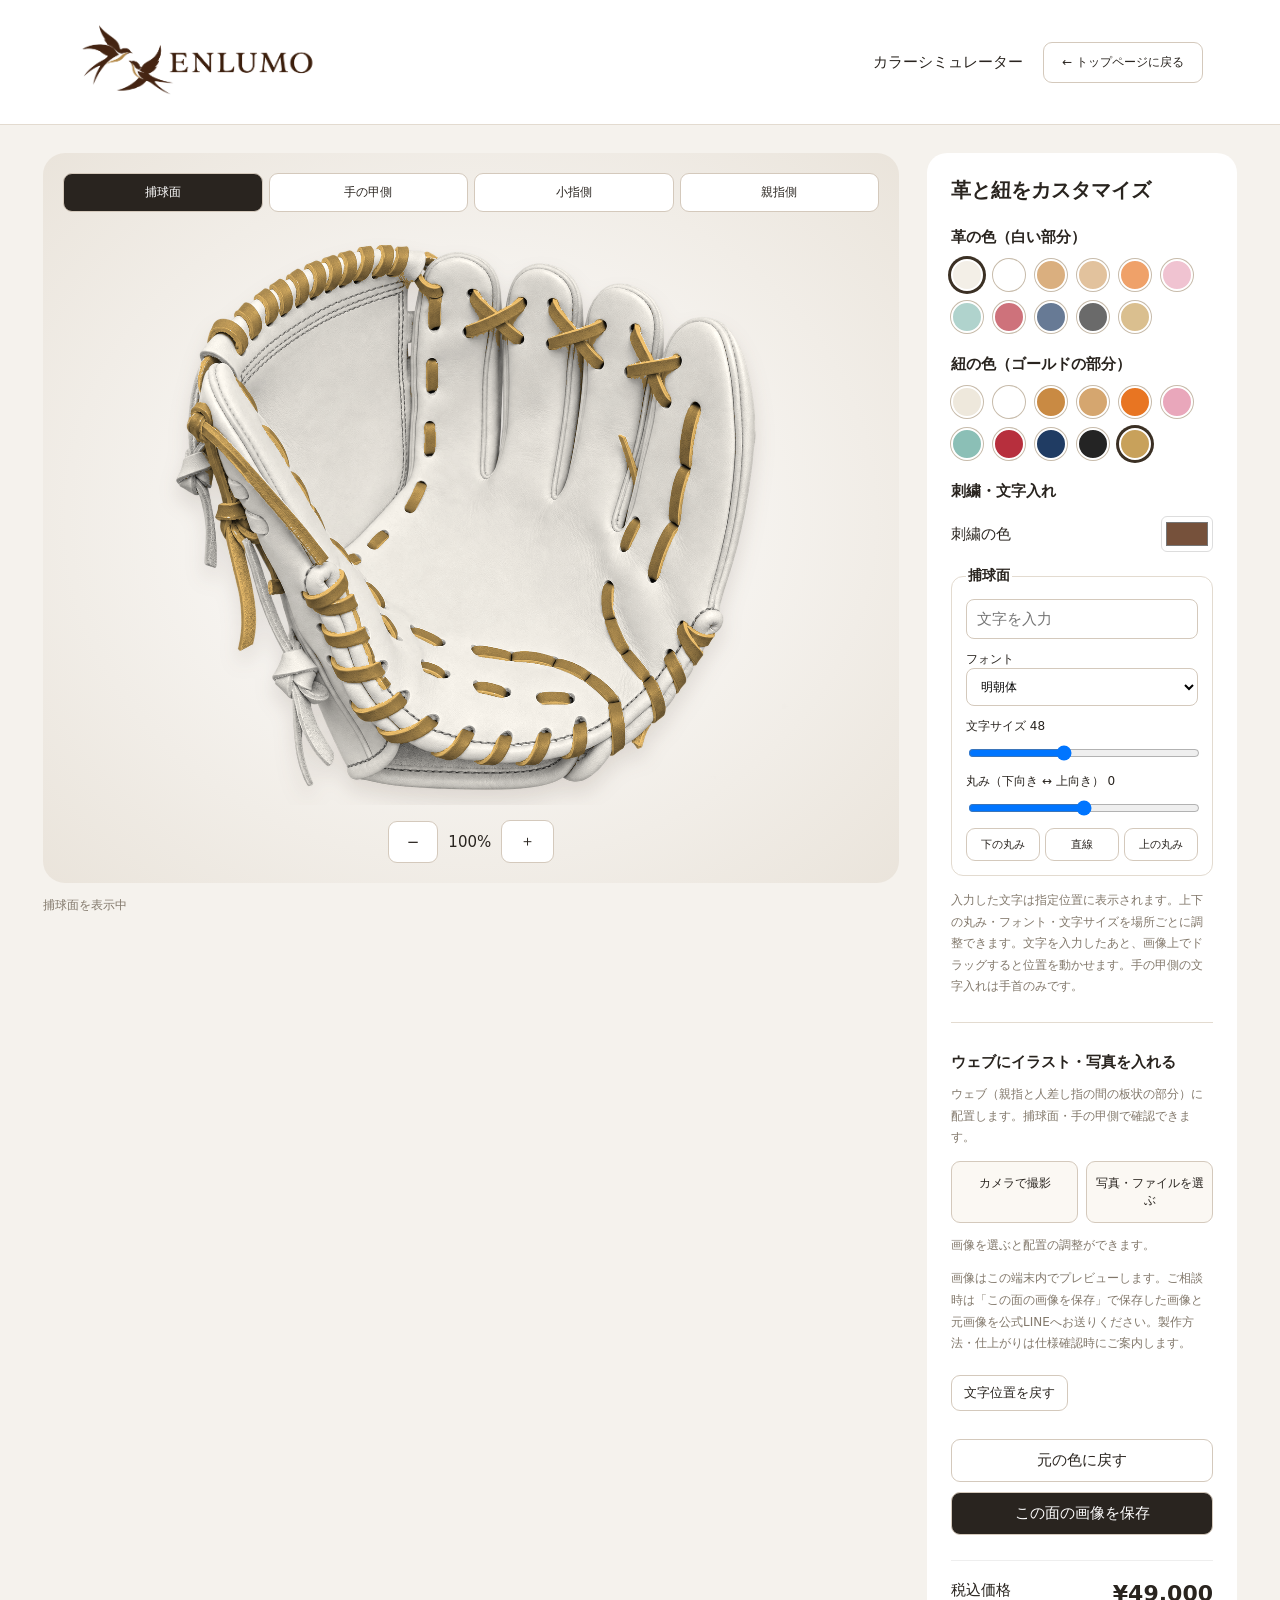
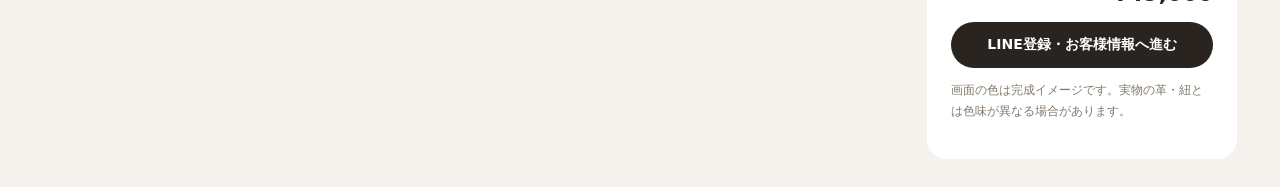
==== custom/index.html @ c47f7c90 "Add web artwork from camera or files, stronger curves and 11 fonts; limit back embroidery to wrist" ====
<!doctype html><html lang="ja"><meta charset="utf-8"><meta name="viewport" content="width=device-width,initial-scale=1"><link rel="icon" href="data:image/svg+xml,%3Csvg%20xmlns%3D%22http%3A//www.w3.org/2000/svg%22%20viewBox%3D%220%200%2032%2032%22%3E%3Crect%20width%3D%2232%22%20height%3D%2232%22%20rx%3D%226%22%20fill%3D%22%2329241f%22/%3E%3Ctext%20x%3D%2216%22%20y%3D%2224%22%20text-anchor%3D%22middle%22%20fill%3D%22%23eee8dc%22%20font-family%3D%22serif%22%20font-size%3D%2226%22%3EE%3C/text%3E%3C/svg%3E"><link rel="stylesheet" href="../brand.css"><title>ENLUMO カラーシミュレーター</title><style>*{box-sizing:border-box}body{margin:0;background:#f5f2ed;color:#29241f;font:15px system-ui,sans-serif}header{padding:22px 6%;background:#fff;border-bottom:1px solid #e3dbd0;display:flex;justify-content:space-between;align-items:center}header b{font:28px Georgia;letter-spacing:5px}main{max-width:1250px;margin:auto;padding:28px;display:grid;grid-template-columns:1fr 310px;gap:28px}.stage{background:radial-gradient(#fff,#eae4db);border-radius:22px;padding:20px;text-align:center}canvas{display:block;width:auto;height:auto;max-width:100%;max-height:100%;object-fit:contain;filter:drop-shadow(0 12px 10px #4a342522);transform-origin:center center}.image-frame{height:clamp(320px,65vh,660px);width:100%;min-width:0;position:relative;display:flex;align-items:center;justify-content:center;overflow:hidden}.stage{min-width:0}.stage.sideView{background:#fff}section{min-width:0}.headerActions{display:flex;gap:20px;align-items:center}.headerActions button{font-size:12px}button{cursor:pointer;border:1px solid #d4c9bc;background:#fff;color:#29241f;border-radius:9px;padding:11px 18px;font:inherit}.active{background:#29241f;color:#fff}.tabs{display:flex;justify-content:center;gap:10px;margin-bottom:8px}aside{background:white;border-radius:20px;padding:24px}h2{font-size:20px;margin:0 0 24px}h3{font-size:15px;margin:22px 0 12px}.palette{display:flex;flex-wrap:wrap;gap:10px}.swatch{width:32px;height:32px;padding:0;border-radius:50%;border:2px solid white;box-shadow:0 0 0 1px #c7bbaa}.swatch.selected{box-shadow:0 0 0 3px #3b3024}.custom{display:flex;justify-content:space-between;align-items:center;margin:15px 0}.embroideryLabel{display:block;font-size:13px;margin:9px 0;color:#5a5046}.embroideryLabel input{display:block;width:100%;margin-top:6px;padding:10px;border:1px solid #d4c9bc;border-radius:8px;font:inherit}.headerActions{flex-wrap:wrap}input[type=color]{width:52px;height:36px;border:1px solid #ddd;background:white;border-radius:6px}p{font-size:12px;color:#82786b;line-height:1.8}.actions{display:grid;gap:10px;margin-top:28px}.position-reset{margin-top:8px;font-size:13px;padding:8px 12px}canvas{touch-action:none;cursor:grab}canvas.dragging{cursor:grabbing}.primary{background:#29241f;color:white}.price{border-top:1px solid #eee;margin-top:25px;padding-top:20px;display:flex;justify-content:space-between}.price b{font-size:22px}#status{min-height:22px}.zoom{display:flex;justify-content:center;align-items:center;gap:10px;margin-top:15px}@media(max-width:760px){main{grid-template-columns:1fr;padding:15px;gap:15px}.image-frame{height:52vh;min-height:300px}.headerActions{gap:8px}.headerActions span{display:none}header{padding:16px}header span{font-size:12px}aside{padding:20px}}.text-setting{border:1px solid #e3dbd0;border-radius:12px;padding:14px;margin:14px 0}.text-setting legend{font-size:14px;font-weight:700}.text-setting label{display:block;font-size:12px;margin:12px 0}.text-setting input[type=text],.text-setting select{width:100%;padding:10px;border:1px solid #d4c9bc;border-radius:8px;background:#fff;font:inherit}.text-setting input[type=range]{display:block;width:100%;margin-top:10px}.curve-buttons{display:flex;gap:5px}.curve-buttons button{flex:1;padding:8px 3px;font-size:11px}.tabs{display:grid;grid-template-columns:repeat(4,1fr);gap:6px}.tabs button{padding:10px 3px;font-size:12px}</style><header><a class="site-brand" href="../index.html"><img class="brand-lockup" src="../enlumo-logo-swallows.webp" alt="ENLUMO" width="240" height="52"></a><div class="headerActions"><span>カラーシミュレーター</span><button id="goTop">← トップページに戻る</button></div></header><main id="simulator"><section><div class="stage"><div class="tabs"><button id="front" class="active">捕球面</button><button id="back">手の甲側</button><button id="pinky">小指側</button><button id="thumb">親指側</button></div><div class="image-frame"><canvas id="canvas" aria-label="グローブのカラープレビュー"></canvas></div><div class="zoom"><button id="minus" aria-label="縮小">−</button><span id="zoomLabel">100%</span><button id="plus" aria-label="拡大">＋</button></div></div><p id="status" role="status">画像を読み込んでいます…</p></section><aside><h2>革と紐をカスタマイズ</h2><h3>革の色（白い部分）</h3><div id="bodyPalette" class="palette"></div><h3>紐の色（ゴールドの部分）</h3><div id="lacePalette" class="palette"></div><h3>刺繍・文字入れ</h3><div id="embroideryControls"></div><p>入力した文字は指定位置に表示されます。上下の丸み・フォント・文字サイズを場所ごとに調整できます。文字を入力したあと、画像上でドラッグすると位置を動かせます。手の甲側の文字入れは手首のみです。</p><button id="resetTextPositions" class="position-reset">文字位置を戻す</button><div class="actions"><button id="reset">元の色に戻す</button><button class="primary" id="download">この面の画像を保存</button></div><div class="price"><span>税込価格</span><b>¥49,000</b></div><button id="nextPage" type="button" style="display:block;width:100%;margin-top:16px;padding:14px 18px;border:0;border-radius:999px;background:#29241f;color:#fff;text-align:center;font-weight:700;font-size:14px;">LINE登録・お客様情報へ進む</button><p>画面の色は完成イメージです。実物の革・紐とは色味が異なる場合があります。</p></aside></main><script src="simulator-core.js"></script><script src="simulator.js?v=web-art-1"></script><script src="web-art.js"></script></html>
---- brand.css ----
/* ENLUMO brand lockup */
.brand-lockup{display:block;width:240px;height:80px;object-fit:contain;object-position:center;max-width:none}
.site-brand{display:inline-flex;align-items:center;flex-shrink:0;text-decoration:none}
@media(max-width:600px){.brand-lockup{width:180px;height:60px}header .back,header .back-btn{max-width:45%;text-align:right;line-height:1.5;font-size:12px}}

@media(max-width:360px){.brand-lockup{width:150px;height:50px}}
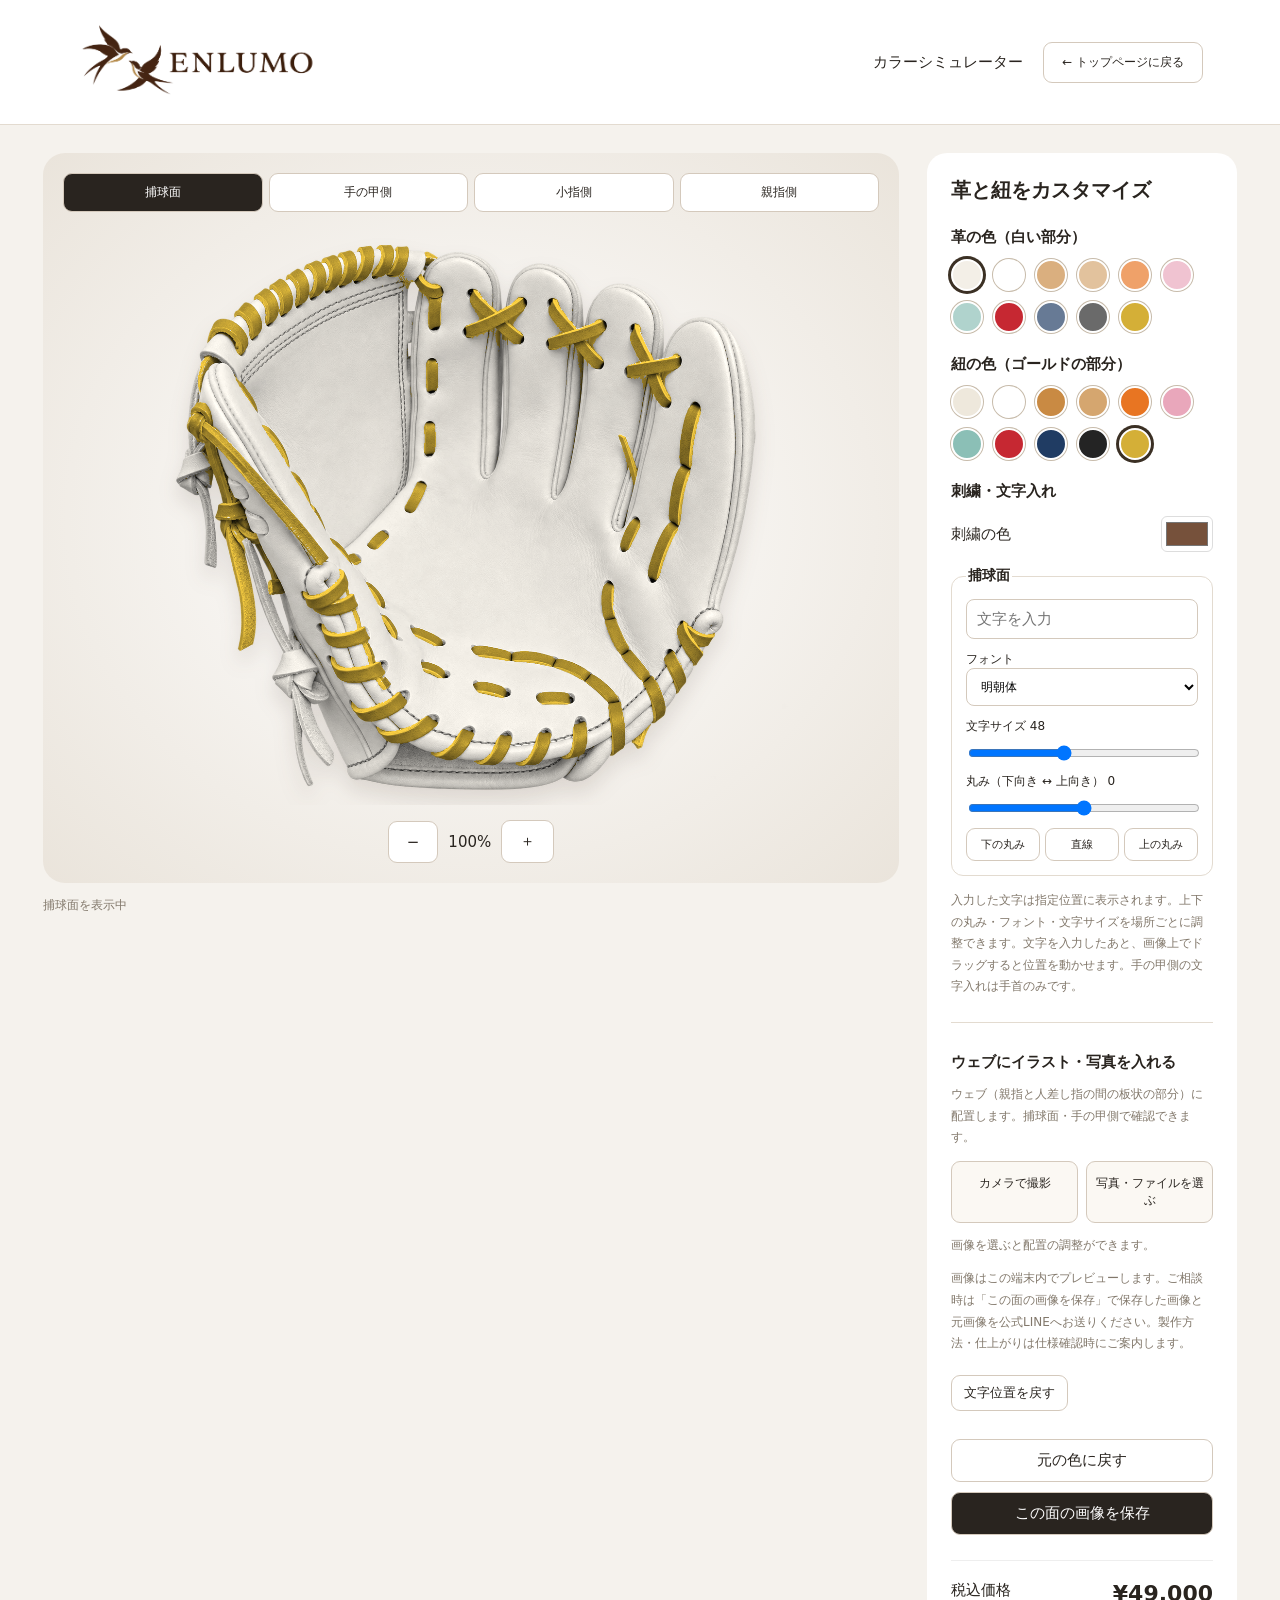
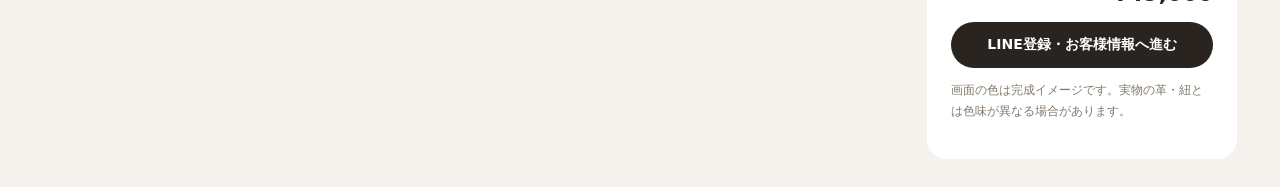
==== commit 29b30049: "Correct red and gold colors without pastel tinting" ====
--- a/custom/index.html
+++ b/custom/index.html
@@ -1 +1 @@
-<!doctype html><html lang="ja"><meta charset="utf-8"><meta name="viewport" content="width=device-width,initial-scale=1"><link rel="icon" href="data:image/svg+xml,%3Csvg%20xmlns%3D%22http%3A//www.w3.org/2000/svg%22%20viewBox%3D%220%200%2032%2032%22%3E%3Crect%20width%3D%2232%22%20height%3D%2232%22%20rx%3D%226%22%20fill%3D%22%2329241f%22/%3E%3Ctext%20x%3D%2216%22%20y%3D%2224%22%20text-anchor%3D%22middle%22%20fill%3D%22%23eee8dc%22%20font-family%3D%22serif%22%20font-size%3D%2226%22%3EE%3C/text%3E%3C/svg%3E"><link rel="stylesheet" href="../brand.css"><title>ENLUMO カラーシミュレーター</title><style>*{box-sizing:border-box}body{margin:0;background:#f5f2ed;color:#29241f;font:15px system-ui,sans-serif}header{padding:22px 6%;background:#fff;border-bottom:1px solid #e3dbd0;display:flex;justify-content:space-between;align-items:center}header b{font:28px Georgia;letter-spacing:5px}main{max-width:1250px;margin:auto;padding:28px;display:grid;grid-template-columns:1fr 310px;gap:28px}.stage{background:radial-gradient(#fff,#eae4db);border-radius:22px;padding:20px;text-align:center}canvas{display:block;width:auto;height:auto;max-width:100%;max-height:100%;object-fit:contain;filter:drop-shadow(0 12px 10px #4a342522);transform-origin:center center}.image-frame{height:clamp(320px,65vh,660px);width:100%;min-width:0;position:relative;display:flex;align-items:center;justify-content:center;overflow:hidden}.stage{min-width:0}.stage.sideView{background:#fff}section{min-width:0}.headerActions{display:flex;gap:20px;align-items:center}.headerActions button{font-size:12px}button{cursor:pointer;border:1px solid #d4c9bc;background:#fff;color:#29241f;border-radius:9px;padding:11px 18px;font:inherit}.active{background:#29241f;color:#fff}.tabs{display:flex;justify-content:center;gap:10px;margin-bottom:8px}aside{background:white;border-radius:20px;padding:24px}h2{font-size:20px;margin:0 0 24px}h3{font-size:15px;margin:22px 0 12px}.palette{display:flex;flex-wrap:wrap;gap:10px}.swatch{width:32px;height:32px;padding:0;border-radius:50%;border:2px solid white;box-shadow:0 0 0 1px #c7bbaa}.swatch.selected{box-shadow:0 0 0 3px #3b3024}.custom{display:flex;justify-content:space-between;align-items:center;margin:15px 0}.embroideryLabel{display:block;font-size:13px;margin:9px 0;color:#5a5046}.embroideryLabel input{display:block;width:100%;margin-top:6px;padding:10px;border:1px solid #d4c9bc;border-radius:8px;font:inherit}.headerActions{flex-wrap:wrap}input[type=color]{width:52px;height:36px;border:1px solid #ddd;background:white;border-radius:6px}p{font-size:12px;color:#82786b;line-height:1.8}.actions{display:grid;gap:10px;margin-top:28px}.position-reset{margin-top:8px;font-size:13px;padding:8px 12px}canvas{touch-action:none;cursor:grab}canvas.dragging{cursor:grabbing}.primary{background:#29241f;color:white}.price{border-top:1px solid #eee;margin-top:25px;padding-top:20px;display:flex;justify-content:space-between}.price b{font-size:22px}#status{min-height:22px}.zoom{display:flex;justify-content:center;align-items:center;gap:10px;margin-top:15px}@media(max-width:760px){main{grid-template-columns:1fr;padding:15px;gap:15px}.image-frame{height:52vh;min-height:300px}.headerActions{gap:8px}.headerActions span{display:none}header{padding:16px}header span{font-size:12px}aside{padding:20px}}.text-setting{border:1px solid #e3dbd0;border-radius:12px;padding:14px;margin:14px 0}.text-setting legend{font-size:14px;font-weight:700}.text-setting label{display:block;font-size:12px;margin:12px 0}.text-setting input[type=text],.text-setting select{width:100%;padding:10px;border:1px solid #d4c9bc;border-radius:8px;background:#fff;font:inherit}.text-setting input[type=range]{display:block;width:100%;margin-top:10px}.curve-buttons{display:flex;gap:5px}.curve-buttons button{flex:1;padding:8px 3px;font-size:11px}.tabs{display:grid;grid-template-columns:repeat(4,1fr);gap:6px}.tabs button{padding:10px 3px;font-size:12px}</style><header><a class="site-brand" href="../index.html"><img class="brand-lockup" src="../enlumo-logo-swallows.webp" alt="ENLUMO" width="240" height="52"></a><div class="headerActions"><span>カラーシミュレーター</span><button id="goTop">← トップページに戻る</button></div></header><main id="simulator"><section><div class="stage"><div class="tabs"><button id="front" class="active">捕球面</button><button id="back">手の甲側</button><button id="pinky">小指側</button><button id="thumb">親指側</button></div><div class="image-frame"><canvas id="canvas" aria-label="グローブのカラープレビュー"></canvas></div><div class="zoom"><button id="minus" aria-label="縮小">−</button><span id="zoomLabel">100%</span><button id="plus" aria-label="拡大">＋</button></div></div><p id="status" role="status">画像を読み込んでいます…</p></section><aside><h2>革と紐をカスタマイズ</h2><h3>革の色（白い部分）</h3><div id="bodyPalette" class="palette"></div><h3>紐の色（ゴールドの部分）</h3><div id="lacePalette" class="palette"></div><h3>刺繍・文字入れ</h3><div id="embroideryControls"></div><p>入力した文字は指定位置に表示されます。上下の丸み・フォント・文字サイズを場所ごとに調整できます。文字を入力したあと、画像上でドラッグすると位置を動かせます。手の甲側の文字入れは手首のみです。</p><button id="resetTextPositions" class="position-reset">文字位置を戻す</button><div class="actions"><button id="reset">元の色に戻す</button><button class="primary" id="download">この面の画像を保存</button></div><div class="price"><span>税込価格</span><b>¥49,000</b></div><button id="nextPage" type="button" style="display:block;width:100%;margin-top:16px;padding:14px 18px;border:0;border-radius:999px;background:#29241f;color:#fff;text-align:center;font-weight:700;font-size:14px;">LINE登録・お客様情報へ進む</button><p>画面の色は完成イメージです。実物の革・紐とは色味が異なる場合があります。</p></aside></main><script src="simulator-core.js"></script><script src="simulator.js?v=web-art-1"></script><script src="web-art.js"></script></html>+<!doctype html><html lang="ja"><meta charset="utf-8"><meta name="viewport" content="width=device-width,initial-scale=1"><link rel="icon" href="data:image/svg+xml,%3Csvg%20xmlns%3D%22http%3A//www.w3.org/2000/svg%22%20viewBox%3D%220%200%2032%2032%22%3E%3Crect%20width%3D%2232%22%20height%3D%2232%22%20rx%3D%226%22%20fill%3D%22%2329241f%22/%3E%3Ctext%20x%3D%2216%22%20y%3D%2224%22%20text-anchor%3D%22middle%22%20fill%3D%22%23eee8dc%22%20font-family%3D%22serif%22%20font-size%3D%2226%22%3EE%3C/text%3E%3C/svg%3E"><link rel="stylesheet" href="../brand.css"><title>ENLUMO カラーシミュレーター</title><style>*{box-sizing:border-box}body{margin:0;background:#f5f2ed;color:#29241f;font:15px system-ui,sans-serif}header{padding:22px 6%;background:#fff;border-bottom:1px solid #e3dbd0;display:flex;justify-content:space-between;align-items:center}header b{font:28px Georgia;letter-spacing:5px}main{max-width:1250px;margin:auto;padding:28px;display:grid;grid-template-columns:1fr 310px;gap:28px}.stage{background:radial-gradient(#fff,#eae4db);border-radius:22px;padding:20px;text-align:center}canvas{display:block;width:auto;height:auto;max-width:100%;max-height:100%;object-fit:contain;filter:drop-shadow(0 12px 10px #4a342522);transform-origin:center center}.image-frame{height:clamp(320px,65vh,660px);width:100%;min-width:0;position:relative;display:flex;align-items:center;justify-content:center;overflow:hidden}.stage{min-width:0}.stage.sideView{background:#fff}section{min-width:0}.headerActions{display:flex;gap:20px;align-items:center}.headerActions button{font-size:12px}button{cursor:pointer;border:1px solid #d4c9bc;background:#fff;color:#29241f;border-radius:9px;padding:11px 18px;font:inherit}.active{background:#29241f;color:#fff}.tabs{display:flex;justify-content:center;gap:10px;margin-bottom:8px}aside{background:white;border-radius:20px;padding:24px}h2{font-size:20px;margin:0 0 24px}h3{font-size:15px;margin:22px 0 12px}.palette{display:flex;flex-wrap:wrap;gap:10px}.swatch{width:32px;height:32px;padding:0;border-radius:50%;border:2px solid white;box-shadow:0 0 0 1px #c7bbaa}.swatch.selected{box-shadow:0 0 0 3px #3b3024}.custom{display:flex;justify-content:space-between;align-items:center;margin:15px 0}.embroideryLabel{display:block;font-size:13px;margin:9px 0;color:#5a5046}.embroideryLabel input{display:block;width:100%;margin-top:6px;padding:10px;border:1px solid #d4c9bc;border-radius:8px;font:inherit}.headerActions{flex-wrap:wrap}input[type=color]{width:52px;height:36px;border:1px solid #ddd;background:white;border-radius:6px}p{font-size:12px;color:#82786b;line-height:1.8}.actions{display:grid;gap:10px;margin-top:28px}.position-reset{margin-top:8px;font-size:13px;padding:8px 12px}canvas{touch-action:none;cursor:grab}canvas.dragging{cursor:grabbing}.primary{background:#29241f;color:white}.price{border-top:1px solid #eee;margin-top:25px;padding-top:20px;display:flex;justify-content:space-between}.price b{font-size:22px}#status{min-height:22px}.zoom{display:flex;justify-content:center;align-items:center;gap:10px;margin-top:15px}@media(max-width:760px){main{grid-template-columns:1fr;padding:15px;gap:15px}.image-frame{height:52vh;min-height:300px}.headerActions{gap:8px}.headerActions span{display:none}header{padding:16px}header span{font-size:12px}aside{padding:20px}}.text-setting{border:1px solid #e3dbd0;border-radius:12px;padding:14px;margin:14px 0}.text-setting legend{font-size:14px;font-weight:700}.text-setting label{display:block;font-size:12px;margin:12px 0}.text-setting input[type=text],.text-setting select{width:100%;padding:10px;border:1px solid #d4c9bc;border-radius:8px;background:#fff;font:inherit}.text-setting input[type=range]{display:block;width:100%;margin-top:10px}.curve-buttons{display:flex;gap:5px}.curve-buttons button{flex:1;padding:8px 3px;font-size:11px}.tabs{display:grid;grid-template-columns:repeat(4,1fr);gap:6px}.tabs button{padding:10px 3px;font-size:12px}</style><header><a class="site-brand" href="../index.html"><img class="brand-lockup" src="../enlumo-logo-swallows.webp" alt="ENLUMO" width="240" height="52"></a><div class="headerActions"><span>カラーシミュレーター</span><button id="goTop">← トップページに戻る</button></div></header><main id="simulator"><section><div class="stage"><div class="tabs"><button id="front" class="active">捕球面</button><button id="back">手の甲側</button><button id="pinky">小指側</button><button id="thumb">親指側</button></div><div class="image-frame"><canvas id="canvas" aria-label="グローブのカラープレビュー"></canvas></div><div class="zoom"><button id="minus" aria-label="縮小">−</button><span id="zoomLabel">100%</span><button id="plus" aria-label="拡大">＋</button></div></div><p id="status" role="status">画像を読み込んでいます…</p></section><aside><h2>革と紐をカスタマイズ</h2><h3>革の色（白い部分）</h3><div id="bodyPalette" class="palette"></div><h3>紐の色（ゴールドの部分）</h3><div id="lacePalette" class="palette"></div><h3>刺繍・文字入れ</h3><div id="embroideryControls"></div><p>入力した文字は指定位置に表示されます。上下の丸み・フォント・文字サイズを場所ごとに調整できます。文字を入力したあと、画像上でドラッグすると位置を動かせます。手の甲側の文字入れは手首のみです。</p><button id="resetTextPositions" class="position-reset">文字位置を戻す</button><div class="actions"><button id="reset">元の色に戻す</button><button class="primary" id="download">この面の画像を保存</button></div><div class="price"><span>税込価格</span><b>¥49,000</b></div><button id="nextPage" type="button" style="display:block;width:100%;margin-top:16px;padding:14px 18px;border:0;border-radius:999px;background:#29241f;color:#fff;text-align:center;font-weight:700;font-size:14px;">LINE登録・お客様情報へ進む</button><p>画面の色は完成イメージです。実物の革・紐とは色味が異なる場合があります。</p></aside></main><script src="simulator-core.js"></script><script src="simulator.js?v=red-gold-1"></script><script src="web-art.js"></script></html>
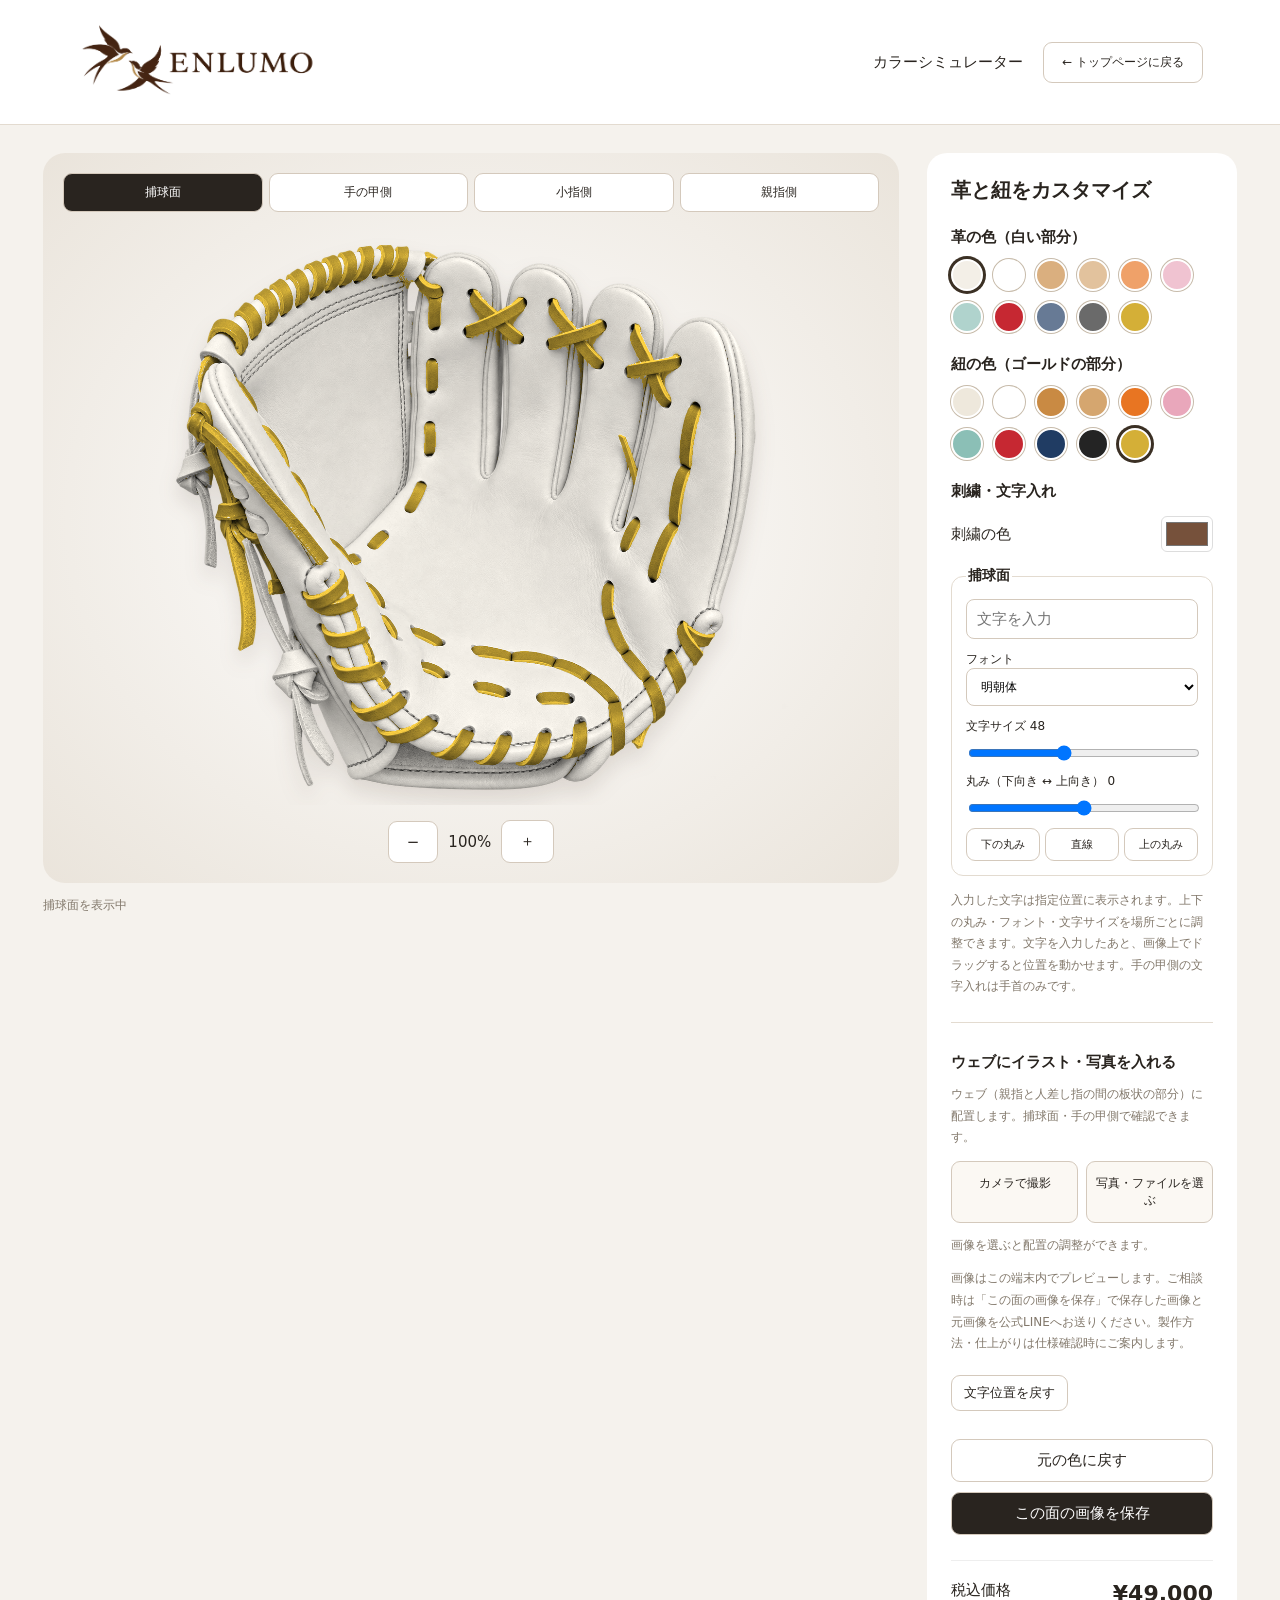
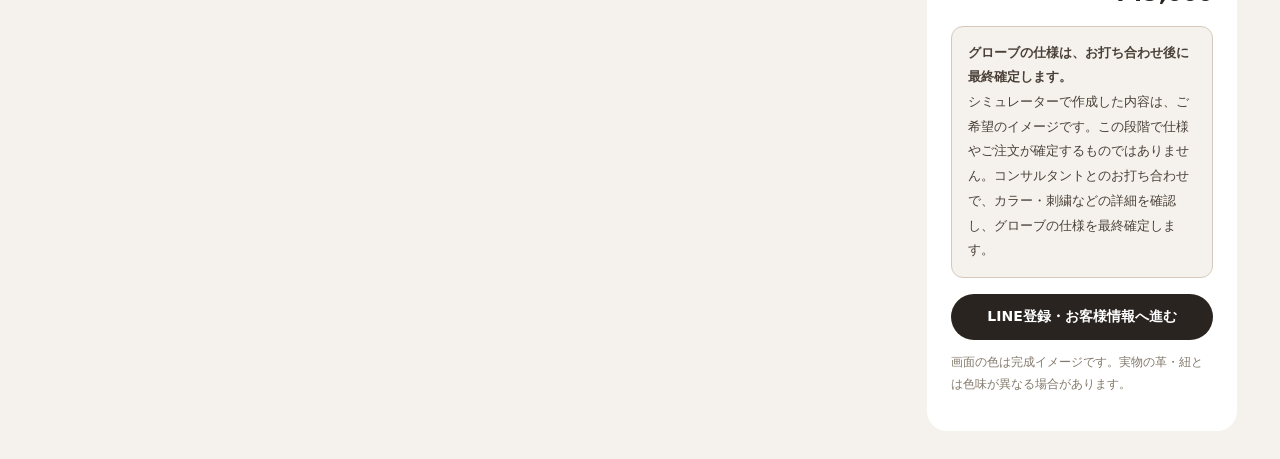
==== commit f114bfd9: "Clarify simulator designs are finalized after consultant meeting" ====
--- a/custom/index.html
+++ b/custom/index.html
@@ -1 +1 @@
-<!doctype html><html lang="ja"><meta charset="utf-8"><meta name="viewport" content="width=device-width,initial-scale=1"><link rel="icon" href="data:image/svg+xml,%3Csvg%20xmlns%3D%22http%3A//www.w3.org/2000/svg%22%20viewBox%3D%220%200%2032%2032%22%3E%3Crect%20width%3D%2232%22%20height%3D%2232%22%20rx%3D%226%22%20fill%3D%22%2329241f%22/%3E%3Ctext%20x%3D%2216%22%20y%3D%2224%22%20text-anchor%3D%22middle%22%20fill%3D%22%23eee8dc%22%20font-family%3D%22serif%22%20font-size%3D%2226%22%3EE%3C/text%3E%3C/svg%3E"><link rel="stylesheet" href="../brand.css"><title>ENLUMO カラーシミュレーター</title><style>*{box-sizing:border-box}body{margin:0;background:#f5f2ed;color:#29241f;font:15px system-ui,sans-serif}header{padding:22px 6%;background:#fff;border-bottom:1px solid #e3dbd0;display:flex;justify-content:space-between;align-items:center}header b{font:28px Georgia;letter-spacing:5px}main{max-width:1250px;margin:auto;padding:28px;display:grid;grid-template-columns:1fr 310px;gap:28px}.stage{background:radial-gradient(#fff,#eae4db);border-radius:22px;padding:20px;text-align:center}canvas{display:block;width:auto;height:auto;max-width:100%;max-height:100%;object-fit:contain;filter:drop-shadow(0 12px 10px #4a342522);transform-origin:center center}.image-frame{height:clamp(320px,65vh,660px);width:100%;min-width:0;position:relative;display:flex;align-items:center;justify-content:center;overflow:hidden}.stage{min-width:0}.stage.sideView{background:#fff}section{min-width:0}.headerActions{display:flex;gap:20px;align-items:center}.headerActions button{font-size:12px}button{cursor:pointer;border:1px solid #d4c9bc;background:#fff;color:#29241f;border-radius:9px;padding:11px 18px;font:inherit}.active{background:#29241f;color:#fff}.tabs{display:flex;justify-content:center;gap:10px;margin-bottom:8px}aside{background:white;border-radius:20px;padding:24px}h2{font-size:20px;margin:0 0 24px}h3{font-size:15px;margin:22px 0 12px}.palette{display:flex;flex-wrap:wrap;gap:10px}.swatch{width:32px;height:32px;padding:0;border-radius:50%;border:2px solid white;box-shadow:0 0 0 1px #c7bbaa}.swatch.selected{box-shadow:0 0 0 3px #3b3024}.custom{display:flex;justify-content:space-between;align-items:center;margin:15px 0}.embroideryLabel{display:block;font-size:13px;margin:9px 0;color:#5a5046}.embroideryLabel input{display:block;width:100%;margin-top:6px;padding:10px;border:1px solid #d4c9bc;border-radius:8px;font:inherit}.headerActions{flex-wrap:wrap}input[type=color]{width:52px;height:36px;border:1px solid #ddd;background:white;border-radius:6px}p{font-size:12px;color:#82786b;line-height:1.8}.actions{display:grid;gap:10px;margin-top:28px}.position-reset{margin-top:8px;font-size:13px;padding:8px 12px}canvas{touch-action:none;cursor:grab}canvas.dragging{cursor:grabbing}.primary{background:#29241f;color:white}.price{border-top:1px solid #eee;margin-top:25px;padding-top:20px;display:flex;justify-content:space-between}.price b{font-size:22px}#status{min-height:22px}.zoom{display:flex;justify-content:center;align-items:center;gap:10px;margin-top:15px}@media(max-width:760px){main{grid-template-columns:1fr;padding:15px;gap:15px}.image-frame{height:52vh;min-height:300px}.headerActions{gap:8px}.headerActions span{display:none}header{padding:16px}header span{font-size:12px}aside{padding:20px}}.text-setting{border:1px solid #e3dbd0;border-radius:12px;padding:14px;margin:14px 0}.text-setting legend{font-size:14px;font-weight:700}.text-setting label{display:block;font-size:12px;margin:12px 0}.text-setting input[type=text],.text-setting select{width:100%;padding:10px;border:1px solid #d4c9bc;border-radius:8px;background:#fff;font:inherit}.text-setting input[type=range]{display:block;width:100%;margin-top:10px}.curve-buttons{display:flex;gap:5px}.curve-buttons button{flex:1;padding:8px 3px;font-size:11px}.tabs{display:grid;grid-template-columns:repeat(4,1fr);gap:6px}.tabs button{padding:10px 3px;font-size:12px}</style><header><a class="site-brand" href="../index.html"><img class="brand-lockup" src="../enlumo-logo-swallows.webp" alt="ENLUMO" width="240" height="52"></a><div class="headerActions"><span>カラーシミュレーター</span><button id="goTop">← トップページに戻る</button></div></header><main id="simulator"><section><div class="stage"><div class="tabs"><button id="front" class="active">捕球面</button><button id="back">手の甲側</button><button id="pinky">小指側</button><button id="thumb">親指側</button></div><div class="image-frame"><canvas id="canvas" aria-label="グローブのカラープレビュー"></canvas></div><div class="zoom"><button id="minus" aria-label="縮小">−</button><span id="zoomLabel">100%</span><button id="plus" aria-label="拡大">＋</button></div></div><p id="status" role="status">画像を読み込んでいます…</p></section><aside><h2>革と紐をカスタマイズ</h2><h3>革の色（白い部分）</h3><div id="bodyPalette" class="palette"></div><h3>紐の色（ゴールドの部分）</h3><div id="lacePalette" class="palette"></div><h3>刺繍・文字入れ</h3><div id="embroideryControls"></div><p>入力した文字は指定位置に表示されます。上下の丸み・フォント・文字サイズを場所ごとに調整できます。文字を入力したあと、画像上でドラッグすると位置を動かせます。手の甲側の文字入れは手首のみです。</p><button id="resetTextPositions" class="position-reset">文字位置を戻す</button><div class="actions"><button id="reset">元の色に戻す</button><button class="primary" id="download">この面の画像を保存</button></div><div class="price"><span>税込価格</span><b>¥49,000</b></div><button id="nextPage" type="button" style="display:block;width:100%;margin-top:16px;padding:14px 18px;border:0;border-radius:999px;background:#29241f;color:#fff;text-align:center;font-weight:700;font-size:14px;">LINE登録・お客様情報へ進む</button><p>画面の色は完成イメージです。実物の革・紐とは色味が異なる場合があります。</p></aside></main><script src="simulator-core.js"></script><script src="simulator.js?v=red-gold-1"></script><script src="web-art.js"></script></html>+<!doctype html><html lang="ja"><meta charset="utf-8"><meta name="viewport" content="width=device-width,initial-scale=1"><link rel="icon" href="data:image/svg+xml,%3Csvg%20xmlns%3D%22http%3A//www.w3.org/2000/svg%22%20viewBox%3D%220%200%2032%2032%22%3E%3Crect%20width%3D%2232%22%20height%3D%2232%22%20rx%3D%226%22%20fill%3D%22%2329241f%22/%3E%3Ctext%20x%3D%2216%22%20y%3D%2224%22%20text-anchor%3D%22middle%22%20fill%3D%22%23eee8dc%22%20font-family%3D%22serif%22%20font-size%3D%2226%22%3EE%3C/text%3E%3C/svg%3E"><link rel="stylesheet" href="../brand.css"><title>ENLUMO カラーシミュレーター</title><style>*{box-sizing:border-box}body{margin:0;background:#f5f2ed;color:#29241f;font:15px system-ui,sans-serif}header{padding:22px 6%;background:#fff;border-bottom:1px solid #e3dbd0;display:flex;justify-content:space-between;align-items:center}header b{font:28px Georgia;letter-spacing:5px}main{max-width:1250px;margin:auto;padding:28px;display:grid;grid-template-columns:1fr 310px;gap:28px}.stage{background:radial-gradient(#fff,#eae4db);border-radius:22px;padding:20px;text-align:center}canvas{display:block;width:auto;height:auto;max-width:100%;max-height:100%;object-fit:contain;filter:drop-shadow(0 12px 10px #4a342522);transform-origin:center center}.image-frame{height:clamp(320px,65vh,660px);width:100%;min-width:0;position:relative;display:flex;align-items:center;justify-content:center;overflow:hidden}.stage{min-width:0}.stage.sideView{background:#fff}section{min-width:0}.headerActions{display:flex;gap:20px;align-items:center}.headerActions button{font-size:12px}button{cursor:pointer;border:1px solid #d4c9bc;background:#fff;color:#29241f;border-radius:9px;padding:11px 18px;font:inherit}.active{background:#29241f;color:#fff}.tabs{display:flex;justify-content:center;gap:10px;margin-bottom:8px}aside{background:white;border-radius:20px;padding:24px}h2{font-size:20px;margin:0 0 24px}h3{font-size:15px;margin:22px 0 12px}.palette{display:flex;flex-wrap:wrap;gap:10px}.swatch{width:32px;height:32px;padding:0;border-radius:50%;border:2px solid white;box-shadow:0 0 0 1px #c7bbaa}.swatch.selected{box-shadow:0 0 0 3px #3b3024}.custom{display:flex;justify-content:space-between;align-items:center;margin:15px 0}.embroideryLabel{display:block;font-size:13px;margin:9px 0;color:#5a5046}.embroideryLabel input{display:block;width:100%;margin-top:6px;padding:10px;border:1px solid #d4c9bc;border-radius:8px;font:inherit}.headerActions{flex-wrap:wrap}input[type=color]{width:52px;height:36px;border:1px solid #ddd;background:white;border-radius:6px}p{font-size:12px;color:#82786b;line-height:1.8}.actions{display:grid;gap:10px;margin-top:28px}.position-reset{margin-top:8px;font-size:13px;padding:8px 12px}canvas{touch-action:none;cursor:grab}canvas.dragging{cursor:grabbing}.primary{background:#29241f;color:white}.price{border-top:1px solid #eee;margin-top:25px;padding-top:20px;display:flex;justify-content:space-between}.price b{font-size:22px}#status{min-height:22px}.zoom{display:flex;justify-content:center;align-items:center;gap:10px;margin-top:15px}@media(max-width:760px){main{grid-template-columns:1fr;padding:15px;gap:15px}.image-frame{height:52vh;min-height:300px}.headerActions{gap:8px}.headerActions span{display:none}header{padding:16px}header span{font-size:12px}aside{padding:20px}}.text-setting{border:1px solid #e3dbd0;border-radius:12px;padding:14px;margin:14px 0}.text-setting legend{font-size:14px;font-weight:700}.text-setting label{display:block;font-size:12px;margin:12px 0}.text-setting input[type=text],.text-setting select{width:100%;padding:10px;border:1px solid #d4c9bc;border-radius:8px;background:#fff;font:inherit}.text-setting input[type=range]{display:block;width:100%;margin-top:10px}.curve-buttons{display:flex;gap:5px}.curve-buttons button{flex:1;padding:8px 3px;font-size:11px}.tabs{display:grid;grid-template-columns:repeat(4,1fr);gap:6px}.tabs button{padding:10px 3px;font-size:12px}</style><header><a class="site-brand" href="../index.html"><img class="brand-lockup" src="../enlumo-logo-swallows.webp" alt="ENLUMO" width="240" height="52"></a><div class="headerActions"><span>カラーシミュレーター</span><button id="goTop">← トップページに戻る</button></div></header><main id="simulator"><section><div class="stage"><div class="tabs"><button id="front" class="active">捕球面</button><button id="back">手の甲側</button><button id="pinky">小指側</button><button id="thumb">親指側</button></div><div class="image-frame"><canvas id="canvas" aria-label="グローブのカラープレビュー"></canvas></div><div class="zoom"><button id="minus" aria-label="縮小">−</button><span id="zoomLabel">100%</span><button id="plus" aria-label="拡大">＋</button></div></div><p id="status" role="status">画像を読み込んでいます…</p></section><aside><h2>革と紐をカスタマイズ</h2><h3>革の色（白い部分）</h3><div id="bodyPalette" class="palette"></div><h3>紐の色（ゴールドの部分）</h3><div id="lacePalette" class="palette"></div><h3>刺繍・文字入れ</h3><div id="embroideryControls"></div><p>入力した文字は指定位置に表示されます。上下の丸み・フォント・文字サイズを場所ごとに調整できます。文字を入力したあと、画像上でドラッグすると位置を動かせます。手の甲側の文字入れは手首のみです。</p><button id="resetTextPositions" class="position-reset">文字位置を戻す</button><div class="actions"><button id="reset">元の色に戻す</button><button class="primary" id="download">この面の画像を保存</button></div><div class="price"><span>税込価格</span><b>¥49,000</b></div><p style="margin:20px 0 12px;padding:14px 16px;border:1px solid #d4c9bc;border-radius:12px;background:#f5f2ed;color:#4a4038;font-size:13px;line-height:1.9;"><strong>グローブの仕様は、お打ち合わせ後に最終確定します。</strong><br>シミュレーターで作成した内容は、ご希望のイメージです。この段階で仕様やご注文が確定するものではありません。コンサルタントとのお打ち合わせで、カラー・刺繍などの詳細を確認し、グローブの仕様を最終確定します。</p><button id="nextPage" type="button" style="display:block;width:100%;margin-top:16px;padding:14px 18px;border:0;border-radius:999px;background:#29241f;color:#fff;text-align:center;font-weight:700;font-size:14px;">LINE登録・お客様情報へ進む</button><p>画面の色は完成イメージです。実物の革・紐とは色味が異なる場合があります。</p></aside></main><script src="simulator-core.js"></script><script src="simulator.js?v=red-gold-1"></script><script src="web-art.js"></script></html>
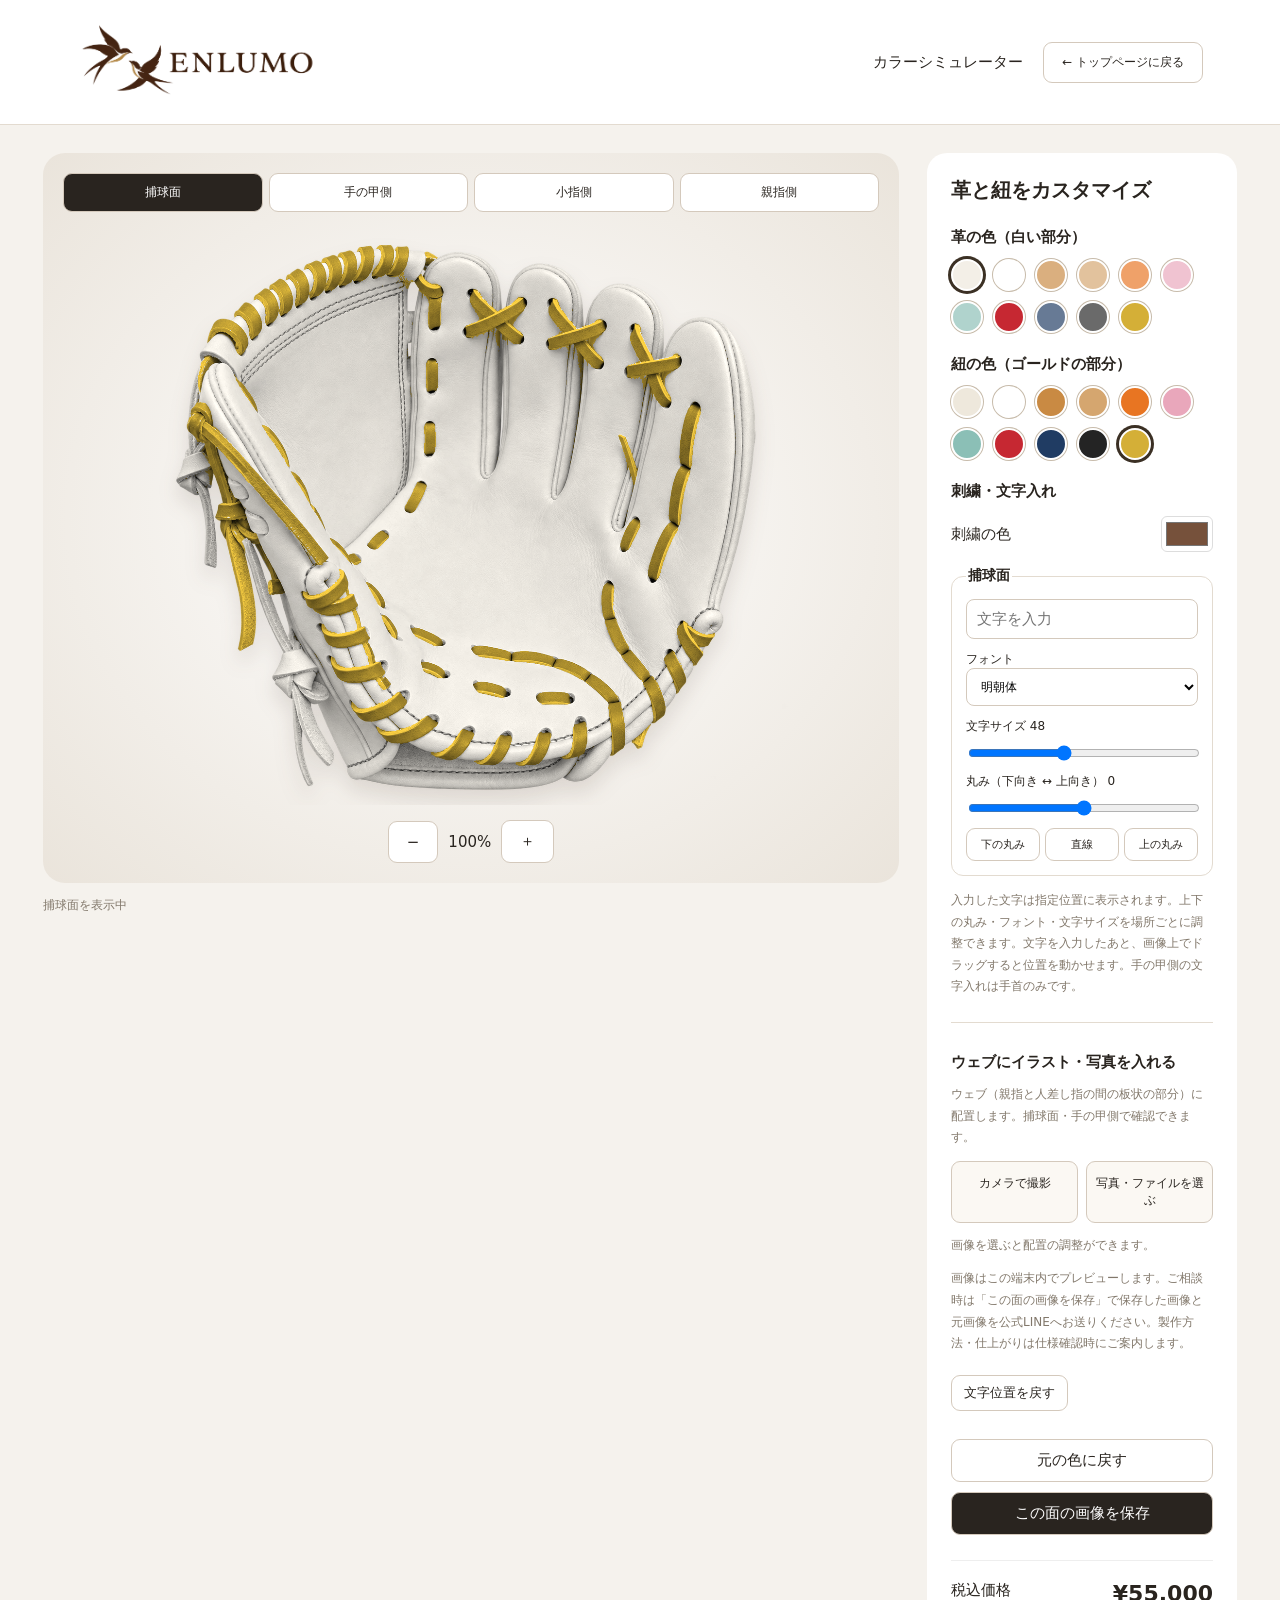
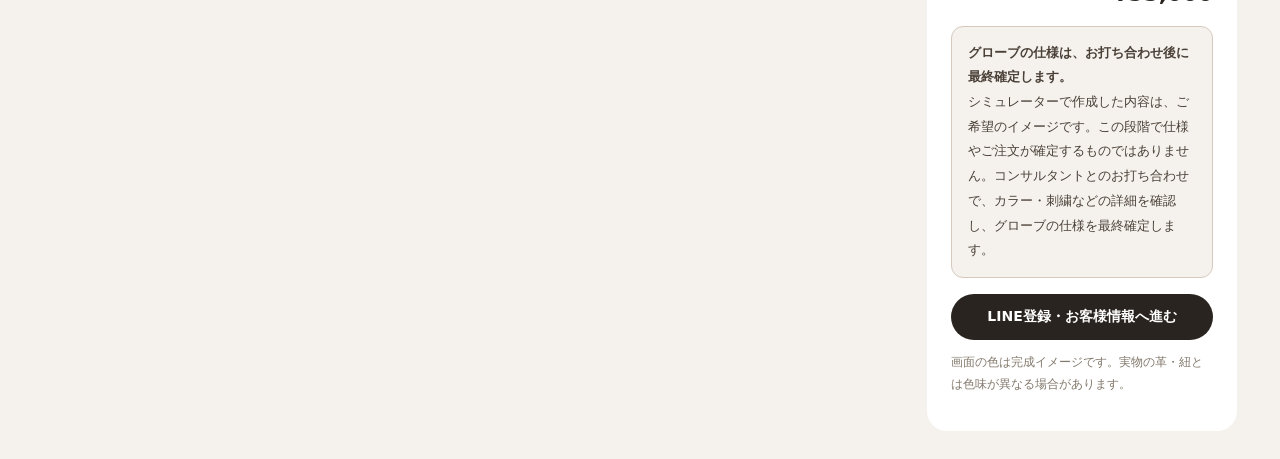
==== commit e77337eb: "Set ENLUMO glove price to ¥55,000 including tax" ====
--- a/custom/index.html
+++ b/custom/index.html
@@ -1 +1 @@
-<!doctype html><html lang="ja"><meta charset="utf-8"><meta name="viewport" content="width=device-width,initial-scale=1"><link rel="icon" href="data:image/svg+xml,%3Csvg%20xmlns%3D%22http%3A//www.w3.org/2000/svg%22%20viewBox%3D%220%200%2032%2032%22%3E%3Crect%20width%3D%2232%22%20height%3D%2232%22%20rx%3D%226%22%20fill%3D%22%2329241f%22/%3E%3Ctext%20x%3D%2216%22%20y%3D%2224%22%20text-anchor%3D%22middle%22%20fill%3D%22%23eee8dc%22%20font-family%3D%22serif%22%20font-size%3D%2226%22%3EE%3C/text%3E%3C/svg%3E"><link rel="stylesheet" href="../brand.css"><title>ENLUMO カラーシミュレーター</title><style>*{box-sizing:border-box}body{margin:0;background:#f5f2ed;color:#29241f;font:15px system-ui,sans-serif}header{padding:22px 6%;background:#fff;border-bottom:1px solid #e3dbd0;display:flex;justify-content:space-between;align-items:center}header b{font:28px Georgia;letter-spacing:5px}main{max-width:1250px;margin:auto;padding:28px;display:grid;grid-template-columns:1fr 310px;gap:28px}.stage{background:radial-gradient(#fff,#eae4db);border-radius:22px;padding:20px;text-align:center}canvas{display:block;width:auto;height:auto;max-width:100%;max-height:100%;object-fit:contain;filter:drop-shadow(0 12px 10px #4a342522);transform-origin:center center}.image-frame{height:clamp(320px,65vh,660px);width:100%;min-width:0;position:relative;display:flex;align-items:center;justify-content:center;overflow:hidden}.stage{min-width:0}.stage.sideView{background:#fff}section{min-width:0}.headerActions{display:flex;gap:20px;align-items:center}.headerActions button{font-size:12px}button{cursor:pointer;border:1px solid #d4c9bc;background:#fff;color:#29241f;border-radius:9px;padding:11px 18px;font:inherit}.active{background:#29241f;color:#fff}.tabs{display:flex;justify-content:center;gap:10px;margin-bottom:8px}aside{background:white;border-radius:20px;padding:24px}h2{font-size:20px;margin:0 0 24px}h3{font-size:15px;margin:22px 0 12px}.palette{display:flex;flex-wrap:wrap;gap:10px}.swatch{width:32px;height:32px;padding:0;border-radius:50%;border:2px solid white;box-shadow:0 0 0 1px #c7bbaa}.swatch.selected{box-shadow:0 0 0 3px #3b3024}.custom{display:flex;justify-content:space-between;align-items:center;margin:15px 0}.embroideryLabel{display:block;font-size:13px;margin:9px 0;color:#5a5046}.embroideryLabel input{display:block;width:100%;margin-top:6px;padding:10px;border:1px solid #d4c9bc;border-radius:8px;font:inherit}.headerActions{flex-wrap:wrap}input[type=color]{width:52px;height:36px;border:1px solid #ddd;background:white;border-radius:6px}p{font-size:12px;color:#82786b;line-height:1.8}.actions{display:grid;gap:10px;margin-top:28px}.position-reset{margin-top:8px;font-size:13px;padding:8px 12px}canvas{touch-action:none;cursor:grab}canvas.dragging{cursor:grabbing}.primary{background:#29241f;color:white}.price{border-top:1px solid #eee;margin-top:25px;padding-top:20px;display:flex;justify-content:space-between}.price b{font-size:22px}#status{min-height:22px}.zoom{display:flex;justify-content:center;align-items:center;gap:10px;margin-top:15px}@media(max-width:760px){main{grid-template-columns:1fr;padding:15px;gap:15px}.image-frame{height:52vh;min-height:300px}.headerActions{gap:8px}.headerActions span{display:none}header{padding:16px}header span{font-size:12px}aside{padding:20px}}.text-setting{border:1px solid #e3dbd0;border-radius:12px;padding:14px;margin:14px 0}.text-setting legend{font-size:14px;font-weight:700}.text-setting label{display:block;font-size:12px;margin:12px 0}.text-setting input[type=text],.text-setting select{width:100%;padding:10px;border:1px solid #d4c9bc;border-radius:8px;background:#fff;font:inherit}.text-setting input[type=range]{display:block;width:100%;margin-top:10px}.curve-buttons{display:flex;gap:5px}.curve-buttons button{flex:1;padding:8px 3px;font-size:11px}.tabs{display:grid;grid-template-columns:repeat(4,1fr);gap:6px}.tabs button{padding:10px 3px;font-size:12px}</style><header><a class="site-brand" href="../index.html"><img class="brand-lockup" src="../enlumo-logo-swallows.webp" alt="ENLUMO" width="240" height="52"></a><div class="headerActions"><span>カラーシミュレーター</span><button id="goTop">← トップページに戻る</button></div></header><main id="simulator"><section><div class="stage"><div class="tabs"><button id="front" class="active">捕球面</button><button id="back">手の甲側</button><button id="pinky">小指側</button><button id="thumb">親指側</button></div><div class="image-frame"><canvas id="canvas" aria-label="グローブのカラープレビュー"></canvas></div><div class="zoom"><button id="minus" aria-label="縮小">−</button><span id="zoomLabel">100%</span><button id="plus" aria-label="拡大">＋</button></div></div><p id="status" role="status">画像を読み込んでいます…</p></section><aside><h2>革と紐をカスタマイズ</h2><h3>革の色（白い部分）</h3><div id="bodyPalette" class="palette"></div><h3>紐の色（ゴールドの部分）</h3><div id="lacePalette" class="palette"></div><h3>刺繍・文字入れ</h3><div id="embroideryControls"></div><p>入力した文字は指定位置に表示されます。上下の丸み・フォント・文字サイズを場所ごとに調整できます。文字を入力したあと、画像上でドラッグすると位置を動かせます。手の甲側の文字入れは手首のみです。</p><button id="resetTextPositions" class="position-reset">文字位置を戻す</button><div class="actions"><button id="reset">元の色に戻す</button><button class="primary" id="download">この面の画像を保存</button></div><div class="price"><span>税込価格</span><b>¥49,000</b></div><p style="margin:20px 0 12px;padding:14px 16px;border:1px solid #d4c9bc;border-radius:12px;background:#f5f2ed;color:#4a4038;font-size:13px;line-height:1.9;"><strong>グローブの仕様は、お打ち合わせ後に最終確定します。</strong><br>シミュレーターで作成した内容は、ご希望のイメージです。この段階で仕様やご注文が確定するものではありません。コンサルタントとのお打ち合わせで、カラー・刺繍などの詳細を確認し、グローブの仕様を最終確定します。</p><button id="nextPage" type="button" style="display:block;width:100%;margin-top:16px;padding:14px 18px;border:0;border-radius:999px;background:#29241f;color:#fff;text-align:center;font-weight:700;font-size:14px;">LINE登録・お客様情報へ進む</button><p>画面の色は完成イメージです。実物の革・紐とは色味が異なる場合があります。</p></aside></main><script src="simulator-core.js"></script><script src="simulator.js?v=red-gold-1"></script><script src="web-art.js"></script></html>+<!doctype html><html lang="ja"><meta charset="utf-8"><meta name="viewport" content="width=device-width,initial-scale=1"><link rel="icon" href="data:image/svg+xml,%3Csvg%20xmlns%3D%22http%3A//www.w3.org/2000/svg%22%20viewBox%3D%220%200%2032%2032%22%3E%3Crect%20width%3D%2232%22%20height%3D%2232%22%20rx%3D%226%22%20fill%3D%22%2329241f%22/%3E%3Ctext%20x%3D%2216%22%20y%3D%2224%22%20text-anchor%3D%22middle%22%20fill%3D%22%23eee8dc%22%20font-family%3D%22serif%22%20font-size%3D%2226%22%3EE%3C/text%3E%3C/svg%3E"><link rel="stylesheet" href="../brand.css"><title>ENLUMO カラーシミュレーター</title><style>*{box-sizing:border-box}body{margin:0;background:#f5f2ed;color:#29241f;font:15px system-ui,sans-serif}header{padding:22px 6%;background:#fff;border-bottom:1px solid #e3dbd0;display:flex;justify-content:space-between;align-items:center}header b{font:28px Georgia;letter-spacing:5px}main{max-width:1250px;margin:auto;padding:28px;display:grid;grid-template-columns:1fr 310px;gap:28px}.stage{background:radial-gradient(#fff,#eae4db);border-radius:22px;padding:20px;text-align:center}canvas{display:block;width:auto;height:auto;max-width:100%;max-height:100%;object-fit:contain;filter:drop-shadow(0 12px 10px #4a342522);transform-origin:center center}.image-frame{height:clamp(320px,65vh,660px);width:100%;min-width:0;position:relative;display:flex;align-items:center;justify-content:center;overflow:hidden}.stage{min-width:0}.stage.sideView{background:#fff}section{min-width:0}.headerActions{display:flex;gap:20px;align-items:center}.headerActions button{font-size:12px}button{cursor:pointer;border:1px solid #d4c9bc;background:#fff;color:#29241f;border-radius:9px;padding:11px 18px;font:inherit}.active{background:#29241f;color:#fff}.tabs{display:flex;justify-content:center;gap:10px;margin-bottom:8px}aside{background:white;border-radius:20px;padding:24px}h2{font-size:20px;margin:0 0 24px}h3{font-size:15px;margin:22px 0 12px}.palette{display:flex;flex-wrap:wrap;gap:10px}.swatch{width:32px;height:32px;padding:0;border-radius:50%;border:2px solid white;box-shadow:0 0 0 1px #c7bbaa}.swatch.selected{box-shadow:0 0 0 3px #3b3024}.custom{display:flex;justify-content:space-between;align-items:center;margin:15px 0}.embroideryLabel{display:block;font-size:13px;margin:9px 0;color:#5a5046}.embroideryLabel input{display:block;width:100%;margin-top:6px;padding:10px;border:1px solid #d4c9bc;border-radius:8px;font:inherit}.headerActions{flex-wrap:wrap}input[type=color]{width:52px;height:36px;border:1px solid #ddd;background:white;border-radius:6px}p{font-size:12px;color:#82786b;line-height:1.8}.actions{display:grid;gap:10px;margin-top:28px}.position-reset{margin-top:8px;font-size:13px;padding:8px 12px}canvas{touch-action:none;cursor:grab}canvas.dragging{cursor:grabbing}.primary{background:#29241f;color:white}.price{border-top:1px solid #eee;margin-top:25px;padding-top:20px;display:flex;justify-content:space-between}.price b{font-size:22px}#status{min-height:22px}.zoom{display:flex;justify-content:center;align-items:center;gap:10px;margin-top:15px}@media(max-width:760px){main{grid-template-columns:1fr;padding:15px;gap:15px}.image-frame{height:52vh;min-height:300px}.headerActions{gap:8px}.headerActions span{display:none}header{padding:16px}header span{font-size:12px}aside{padding:20px}}.text-setting{border:1px solid #e3dbd0;border-radius:12px;padding:14px;margin:14px 0}.text-setting legend{font-size:14px;font-weight:700}.text-setting label{display:block;font-size:12px;margin:12px 0}.text-setting input[type=text],.text-setting select{width:100%;padding:10px;border:1px solid #d4c9bc;border-radius:8px;background:#fff;font:inherit}.text-setting input[type=range]{display:block;width:100%;margin-top:10px}.curve-buttons{display:flex;gap:5px}.curve-buttons button{flex:1;padding:8px 3px;font-size:11px}.tabs{display:grid;grid-template-columns:repeat(4,1fr);gap:6px}.tabs button{padding:10px 3px;font-size:12px}</style><header><a class="site-brand" href="../index.html"><img class="brand-lockup" src="../enlumo-logo-swallows.webp" alt="ENLUMO" width="240" height="52"></a><div class="headerActions"><span>カラーシミュレーター</span><button id="goTop">← トップページに戻る</button></div></header><main id="simulator"><section><div class="stage"><div class="tabs"><button id="front" class="active">捕球面</button><button id="back">手の甲側</button><button id="pinky">小指側</button><button id="thumb">親指側</button></div><div class="image-frame"><canvas id="canvas" aria-label="グローブのカラープレビュー"></canvas></div><div class="zoom"><button id="minus" aria-label="縮小">−</button><span id="zoomLabel">100%</span><button id="plus" aria-label="拡大">＋</button></div></div><p id="status" role="status">画像を読み込んでいます…</p></section><aside><h2>革と紐をカスタマイズ</h2><h3>革の色（白い部分）</h3><div id="bodyPalette" class="palette"></div><h3>紐の色（ゴールドの部分）</h3><div id="lacePalette" class="palette"></div><h3>刺繍・文字入れ</h3><div id="embroideryControls"></div><p>入力した文字は指定位置に表示されます。上下の丸み・フォント・文字サイズを場所ごとに調整できます。文字を入力したあと、画像上でドラッグすると位置を動かせます。手の甲側の文字入れは手首のみです。</p><button id="resetTextPositions" class="position-reset">文字位置を戻す</button><div class="actions"><button id="reset">元の色に戻す</button><button class="primary" id="download">この面の画像を保存</button></div><div class="price"><span>税込価格</span><b>¥55,000</b></div><p style="margin:20px 0 12px;padding:14px 16px;border:1px solid #d4c9bc;border-radius:12px;background:#f5f2ed;color:#4a4038;font-size:13px;line-height:1.9;"><strong>グローブの仕様は、お打ち合わせ後に最終確定します。</strong><br>シミュレーターで作成した内容は、ご希望のイメージです。この段階で仕様やご注文が確定するものではありません。コンサルタントとのお打ち合わせで、カラー・刺繍などの詳細を確認し、グローブの仕様を最終確定します。</p><button id="nextPage" type="button" style="display:block;width:100%;margin-top:16px;padding:14px 18px;border:0;border-radius:999px;background:#29241f;color:#fff;text-align:center;font-weight:700;font-size:14px;">LINE登録・お客様情報へ進む</button><p>画面の色は完成イメージです。実物の革・紐とは色味が異なる場合があります。</p></aside></main><script src="simulator-core.js"></script><script src="simulator.js?v=price-55000"></script><script src="web-art.js"></script></html>
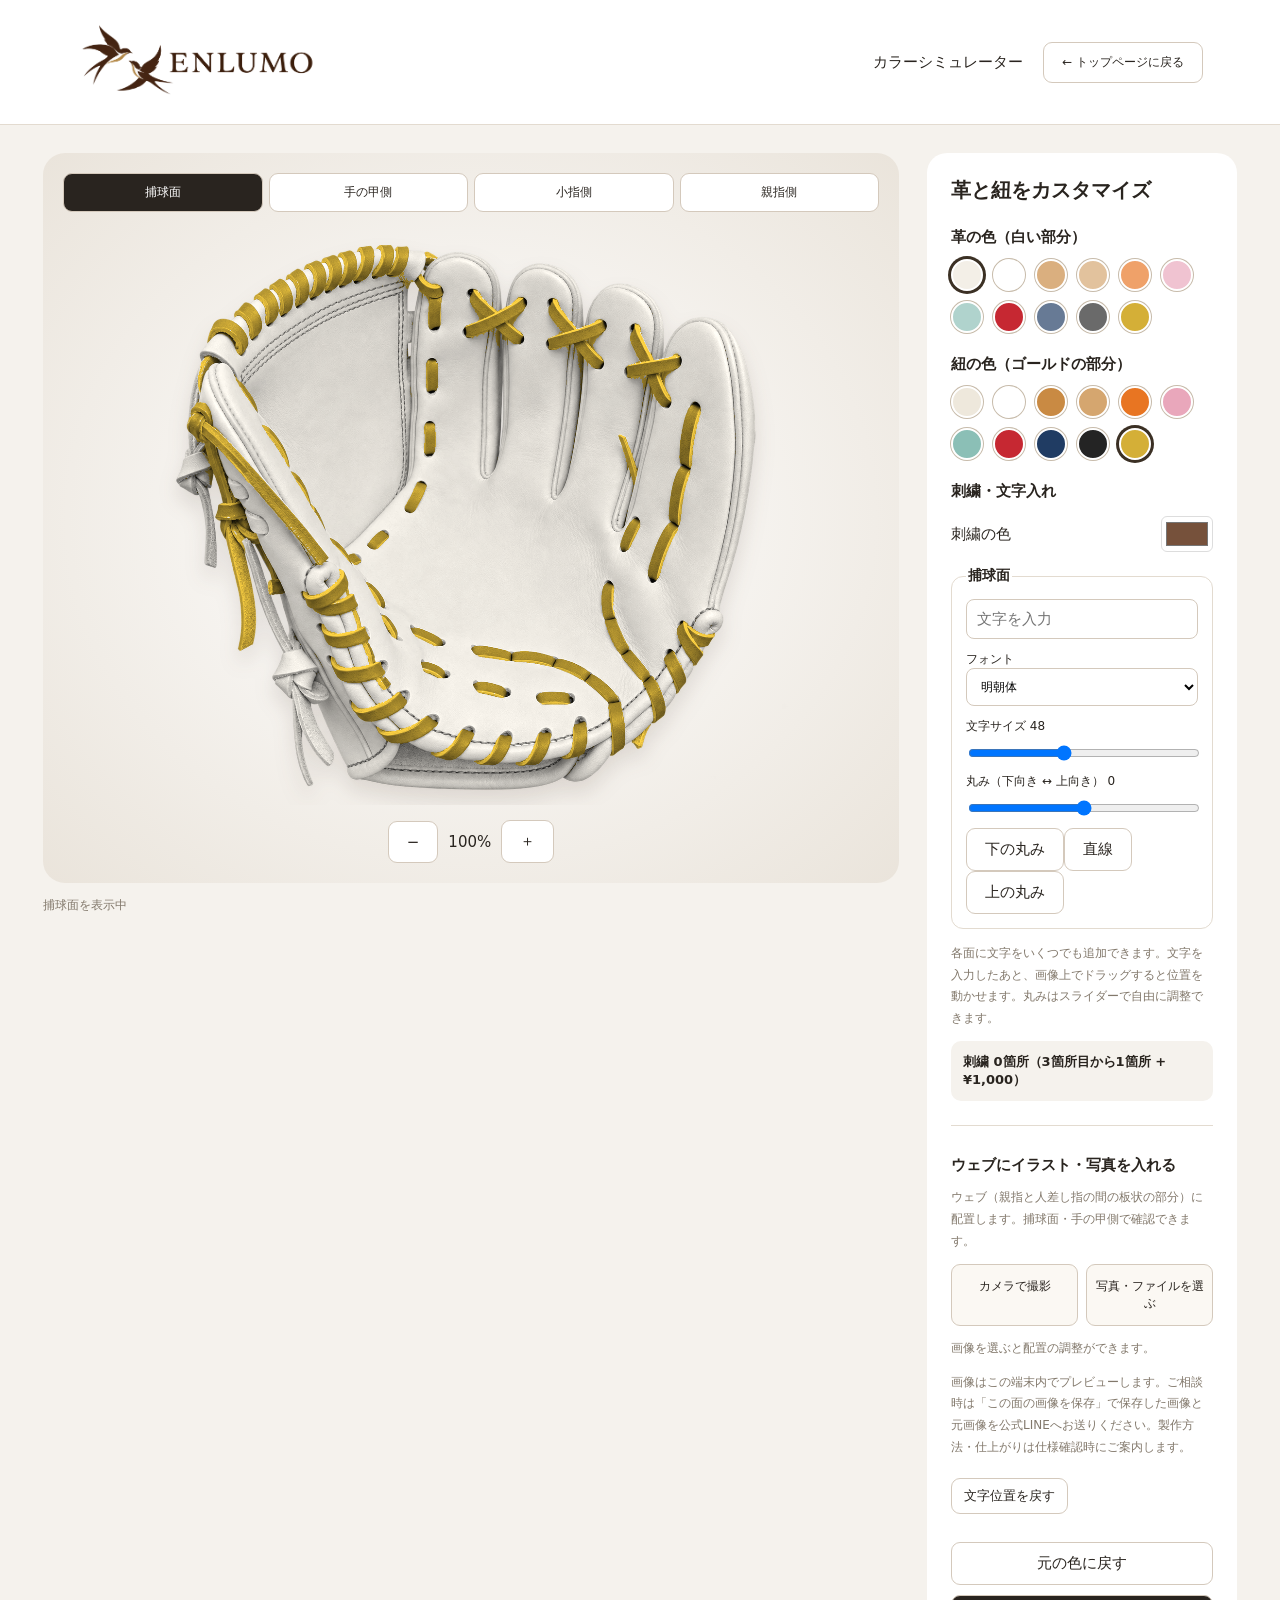
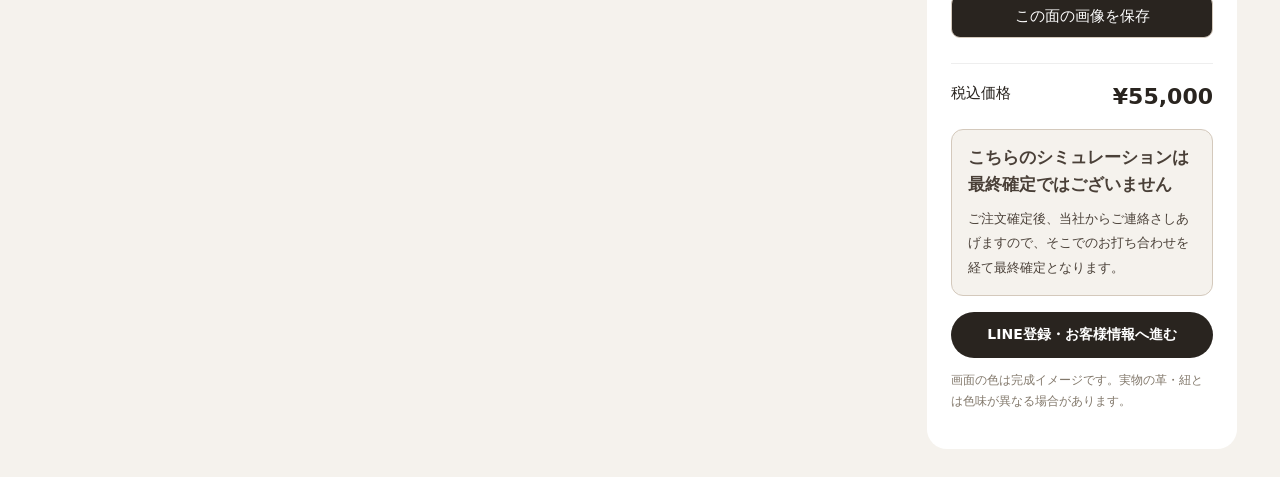
==== commit cac99f27: "Expand glove customizer fonts and notices" ====
--- a/custom/index.html
+++ b/custom/index.html
@@ -1 +1 @@
-<!doctype html><html lang="ja"><meta charset="utf-8"><meta name="viewport" content="width=device-width,initial-scale=1"><link rel="icon" href="data:image/svg+xml,%3Csvg%20xmlns%3D%22http%3A//www.w3.org/2000/svg%22%20viewBox%3D%220%200%2032%2032%22%3E%3Crect%20width%3D%2232%22%20height%3D%2232%22%20rx%3D%226%22%20fill%3D%22%2329241f%22/%3E%3Ctext%20x%3D%2216%22%20y%3D%2224%22%20text-anchor%3D%22middle%22%20fill%3D%22%23eee8dc%22%20font-family%3D%22serif%22%20font-size%3D%2226%22%3EE%3C/text%3E%3C/svg%3E"><link rel="stylesheet" href="../brand.css"><title>ENLUMO カラーシミュレーター</title><style>*{box-sizing:border-box}body{margin:0;background:#f5f2ed;color:#29241f;font:15px system-ui,sans-serif}header{padding:22px 6%;background:#fff;border-bottom:1px solid #e3dbd0;display:flex;justify-content:space-between;align-items:center}header b{font:28px Georgia;letter-spacing:5px}main{max-width:1250px;margin:auto;padding:28px;display:grid;grid-template-columns:1fr 310px;gap:28px}.stage{background:radial-gradient(#fff,#eae4db);border-radius:22px;padding:20px;text-align:center}canvas{display:block;width:auto;height:auto;max-width:100%;max-height:100%;object-fit:contain;filter:drop-shadow(0 12px 10px #4a342522);transform-origin:center center}.image-frame{height:clamp(320px,65vh,660px);width:100%;min-width:0;position:relative;display:flex;align-items:center;justify-content:center;overflow:hidden}.stage{min-width:0}.stage.sideView{background:#fff}section{min-width:0}.headerActions{display:flex;gap:20px;align-items:center}.headerActions button{font-size:12px}button{cursor:pointer;border:1px solid #d4c9bc;background:#fff;color:#29241f;border-radius:9px;padding:11px 18px;font:inherit}.active{background:#29241f;color:#fff}.tabs{display:flex;justify-content:center;gap:10px;margin-bottom:8px}aside{background:white;border-radius:20px;padding:24px}h2{font-size:20px;margin:0 0 24px}h3{font-size:15px;margin:22px 0 12px}.palette{display:flex;flex-wrap:wrap;gap:10px}.swatch{width:32px;height:32px;padding:0;border-radius:50%;border:2px solid white;box-shadow:0 0 0 1px #c7bbaa}.swatch.selected{box-shadow:0 0 0 3px #3b3024}.custom{display:flex;justify-content:space-between;align-items:center;margin:15px 0}.embroideryLabel{display:block;font-size:13px;margin:9px 0;color:#5a5046}.embroideryLabel input{display:block;width:100%;margin-top:6px;padding:10px;border:1px solid #d4c9bc;border-radius:8px;font:inherit}.headerActions{flex-wrap:wrap}input[type=color]{width:52px;height:36px;border:1px solid #ddd;background:white;border-radius:6px}p{font-size:12px;color:#82786b;line-height:1.8}.actions{display:grid;gap:10px;margin-top:28px}.position-reset{margin-top:8px;font-size:13px;padding:8px 12px}canvas{touch-action:none;cursor:grab}canvas.dragging{cursor:grabbing}.primary{background:#29241f;color:white}.price{border-top:1px solid #eee;margin-top:25px;padding-top:20px;display:flex;justify-content:space-between}.price b{font-size:22px}#status{min-height:22px}.zoom{display:flex;justify-content:center;align-items:center;gap:10px;margin-top:15px}@media(max-width:760px){main{grid-template-columns:1fr;padding:15px;gap:15px}.image-frame{height:52vh;min-height:300px}.headerActions{gap:8px}.headerActions span{display:none}header{padding:16px}header span{font-size:12px}aside{padding:20px}}.text-setting{border:1px solid #e3dbd0;border-radius:12px;padding:14px;margin:14px 0}.text-setting legend{font-size:14px;font-weight:700}.text-setting label{display:block;font-size:12px;margin:12px 0}.text-setting input[type=text],.text-setting select{width:100%;padding:10px;border:1px solid #d4c9bc;border-radius:8px;background:#fff;font:inherit}.text-setting input[type=range]{display:block;width:100%;margin-top:10px}.curve-buttons{display:flex;gap:5px}.curve-buttons button{flex:1;padding:8px 3px;font-size:11px}.tabs{display:grid;grid-template-columns:repeat(4,1fr);gap:6px}.tabs button{padding:10px 3px;font-size:12px}</style><header><a class="site-brand" href="../index.html"><img class="brand-lockup" src="../enlumo-logo-swallows.webp" alt="ENLUMO" width="240" height="52"></a><div class="headerActions"><span>カラーシミュレーター</span><button id="goTop">← トップページに戻る</button></div></header><main id="simulator"><section><div class="stage"><div class="tabs"><button id="front" class="active">捕球面</button><button id="back">手の甲側</button><button id="pinky">小指側</button><button id="thumb">親指側</button></div><div class="image-frame"><canvas id="canvas" aria-label="グローブのカラープレビュー"></canvas></div><div class="zoom"><button id="minus" aria-label="縮小">−</button><span id="zoomLabel">100%</span><button id="plus" aria-label="拡大">＋</button></div></div><p id="status" role="status">画像を読み込んでいます…</p></section><aside><h2>革と紐をカスタマイズ</h2><h3>革の色（白い部分）</h3><div id="bodyPalette" class="palette"></div><h3>紐の色（ゴールドの部分）</h3><div id="lacePalette" class="palette"></div><h3>刺繍・文字入れ</h3><div id="embroideryControls"></div><p>入力した文字は指定位置に表示されます。上下の丸み・フォント・文字サイズを場所ごとに調整できます。文字を入力したあと、画像上でドラッグすると位置を動かせます。手の甲側の文字入れは手首のみです。</p><button id="resetTextPositions" class="position-reset">文字位置を戻す</button><div class="actions"><button id="reset">元の色に戻す</button><button class="primary" id="download">この面の画像を保存</button></div><div class="price"><span>税込価格</span><b>¥55,000</b></div><p style="margin:20px 0 12px;padding:14px 16px;border:1px solid #d4c9bc;border-radius:12px;background:#f5f2ed;color:#4a4038;font-size:13px;line-height:1.9;"><strong>グローブの仕様は、お打ち合わせ後に最終確定します。</strong><br>シミュレーターで作成した内容は、ご希望のイメージです。この段階で仕様やご注文が確定するものではありません。コンサルタントとのお打ち合わせで、カラー・刺繍などの詳細を確認し、グローブの仕様を最終確定します。</p><button id="nextPage" type="button" style="display:block;width:100%;margin-top:16px;padding:14px 18px;border:0;border-radius:999px;background:#29241f;color:#fff;text-align:center;font-weight:700;font-size:14px;">LINE登録・お客様情報へ進む</button><p>画面の色は完成イメージです。実物の革・紐とは色味が異なる場合があります。</p></aside></main><script src="simulator-core.js"></script><script src="simulator.js?v=price-55000"></script><script src="web-art.js"></script></html>+<!doctype html><html lang="ja"><meta charset="utf-8"><meta name="viewport" content="width=device-width,initial-scale=1"><link rel="icon" href="data:image/svg+xml,%3Csvg%20xmlns%3D%22http%3A//www.w3.org/2000/svg%22%20viewBox%3D%220%200%2032%2032%22%3E%3Crect%20width%3D%2232%22%20height%3D%2232%22%20rx%3D%226%22%20fill%3D%22%2329241f%22/%3E%3Ctext%20x%3D%2216%22%20y%3D%2224%22%20text-anchor%3D%22middle%22%20fill%3D%22%23eee8dc%22%20font-family%3D%22serif%22%20font-size%3D%2226%22%3EE%3C/text%3E%3C/svg%3E"><link rel="stylesheet" href="../brand.css"><title>ENLUMO カラーシミュレーター</title><link rel="preconnect" href="https://fonts.googleapis.com"><link rel="preconnect" href="https://fonts.gstatic.com" crossorigin><link href="https://fonts.googleapis.com/css2?family=Kaisei+Decol&family=Klee+One&family=Shippori+Mincho:wght@400;600&family=Shippori+Mincho+B1:wght@400;600&family=Yuji+Boku&family=Yuji+Mai&family=Yuji+Syuku&family=Yusei+Magic&family=Zen+Old+Mincho&family=Zen+Kurenaido&display=swap" rel="stylesheet"><style>*{box-sizing:border-box}body{margin:0;background:#f5f2ed;color:#29241f;font:15px system-ui,sans-serif}header{padding:22px 6%;background:#fff;border-bottom:1px solid #e3dbd0;display:flex;justify-content:space-between;align-items:center}header b{font:28px Georgia;letter-spacing:5px}main{max-width:1250px;margin:auto;padding:28px;display:grid;grid-template-columns:1fr 310px;gap:28px}.stage{background:radial-gradient(#fff,#eae4db);border-radius:22px;padding:20px;text-align:center}canvas{display:block;width:auto;height:auto;max-width:100%;max-height:100%;object-fit:contain;filter:drop-shadow(0 12px 10px #4a342522);transform-origin:center center}.image-frame{height:clamp(320px,65vh,660px);width:100%;min-width:0;position:relative;display:flex;align-items:center;justify-content:center;overflow:hidden}.stage{min-width:0}.stage.sideView{background:#fff}section{min-width:0}.headerActions{display:flex;gap:20px;align-items:center}.headerActions button{font-size:12px}button{cursor:pointer;border:1px solid #d4c9bc;background:#fff;color:#29241f;border-radius:9px;padding:11px 18px;font:inherit}.active{background:#29241f;color:#fff}.tabs{display:flex;justify-content:center;gap:10px;margin-bottom:8px}aside{background:white;border-radius:20px;padding:24px}h2{font-size:20px;margin:0 0 24px}h3{font-size:15px;margin:22px 0 12px}.palette{display:flex;flex-wrap:wrap;gap:10px}.swatch{width:32px;height:32px;padding:0;border-radius:50%;border:2px solid white;box-shadow:0 0 0 1px #c7bbaa}.swatch.selected{box-shadow:0 0 0 3px #3b3024}.custom{display:flex;justify-content:space-between;align-items:center;margin:15px 0}.embroideryLabel{display:block;font-size:13px;margin:9px 0;color:#5a5046}.embroideryLabel input{display:block;width:100%;margin-top:6px;padding:10px;border:1px solid #d4c9bc;border-radius:8px;font:inherit}.headerActions{flex-wrap:wrap}input[type=color]{width:52px;height:36px;border:1px solid #ddd;background:white;border-radius:6px}p{font-size:12px;color:#82786b;line-height:1.8}.actions{display:grid;gap:10px;margin-top:28px}.position-reset{margin-top:8px;font-size:13px;padding:8px 12px}canvas{touch-action:none;cursor:grab}canvas.dragging{cursor:grabbing}.primary{background:#29241f;color:white}.price{border-top:1px solid #eee;margin-top:25px;padding-top:20px;display:flex;justify-content:space-between}.price b{font-size:22px}#status{min-height:22px}.zoom{display:flex;justify-content:center;align-items:center;gap:10px;margin-top:15px}@media(max-width:760px){main{grid-template-columns:1fr;padding:15px;gap:15px}.image-frame{height:52vh;min-height:300px}.headerActions{gap:8px}.headerActions span{display:none}header{padding:16px}header span{font-size:12px}aside{padding:20px}}.text-setting{border:1px solid #e3dbd0;border-radius:12px;padding:14px;margin:14px 0}.text-setting legend{font-size:14px;font-weight:700}.text-setting label{display:block;font-size:12px;margin:12px 0}.text-setting input[type=text],.text-setting select{width:100%;padding:10px;border:1px solid #d4c9bc;border-radius:8px;background:#fff;font:inherit}.text-setting input[type=range]{display:block;width:100%;margin-top:10px}.remove-embroidery,.add-embroidery{width:100%;margin-top:8px;font-size:13px}.remove-embroidery{color:#7a322c}.embroidery-count{padding:12px;border-radius:10px;background:#f5f2ed;font-size:13px;font-weight:700;margin:10px 0}.price b{font-size:22px}.tabs{display:grid;grid-template-columns:repeat(4,1fr);gap:6px}.tabs button{padding:10px 3px;font-size:12px}</style><header><a class="site-brand" href="../index.html"><img class="brand-lockup" src="../enlumo-logo-swallows.webp" alt="ENLUMO" width="240" height="52"></a><div class="headerActions"><span>カラーシミュレーター</span><button id="goTop">← トップページに戻る</button></div></header><main id="simulator"><section><div class="stage"><div class="tabs"><button id="front" class="active">捕球面</button><button id="back">手の甲側</button><button id="pinky">小指側</button><button id="thumb">親指側</button></div><div class="image-frame"><canvas id="canvas" aria-label="グローブのカラープレビュー"></canvas></div><div class="zoom"><button id="minus" aria-label="縮小">−</button><span id="zoomLabel">100%</span><button id="plus" aria-label="拡大">＋</button></div></div><p id="status" role="status">画像を読み込んでいます…</p></section><aside><h2>革と紐をカスタマイズ</h2><h3>革の色（白い部分）</h3><div id="bodyPalette" class="palette"></div><h3>紐の色（ゴールドの部分）</h3><div id="lacePalette" class="palette"></div><h3>刺繍・文字入れ</h3><div id="embroideryControls"></div><p>各面に文字をいくつでも追加できます。文字を入力したあと、画像上でドラッグすると位置を動かせます。丸みはスライダーで自由に調整できます。</p><div id="embroideryCount" class="embroidery-count">刺繍 0箇所（3箇所目から1箇所 +¥1,000）</div><button id="resetTextPositions" class="position-reset">文字位置を戻す</button><div class="actions"><button id="reset">元の色に戻す</button><button class="primary" id="download">この面の画像を保存</button></div><div class="price"><span>税込価格</span><b id="livePrice">¥55,000</b></div><p style="margin:20px 0 12px;padding:14px 16px;border:1px solid #d4c9bc;border-radius:12px;background:#f5f2ed;color:#4a4038;font-size:13px;line-height:1.9;"><strong style="display:block;font-size:17px;line-height:1.6;margin-bottom:8px">こちらのシミュレーションは最終確定ではございません</strong>ご注文確定後、当社からご連絡さしあげますので、そこでのお打ち合わせを経て最終確定となります。</p><button id="nextPage" type="button" style="display:block;width:100%;margin-top:16px;padding:14px 18px;border:0;border-radius:999px;background:#29241f;color:#fff;text-align:center;font-weight:700;font-size:14px;">LINE登録・お客様情報へ進む</button><p>画面の色は完成イメージです。実物の革・紐とは色味が異なる場合があります。</p></aside></main><script src="simulator-core.js"></script><script src="simulator.js?v=multi-embroidery-fonts-20261112"></script><script src="web-art.js"></script></html>
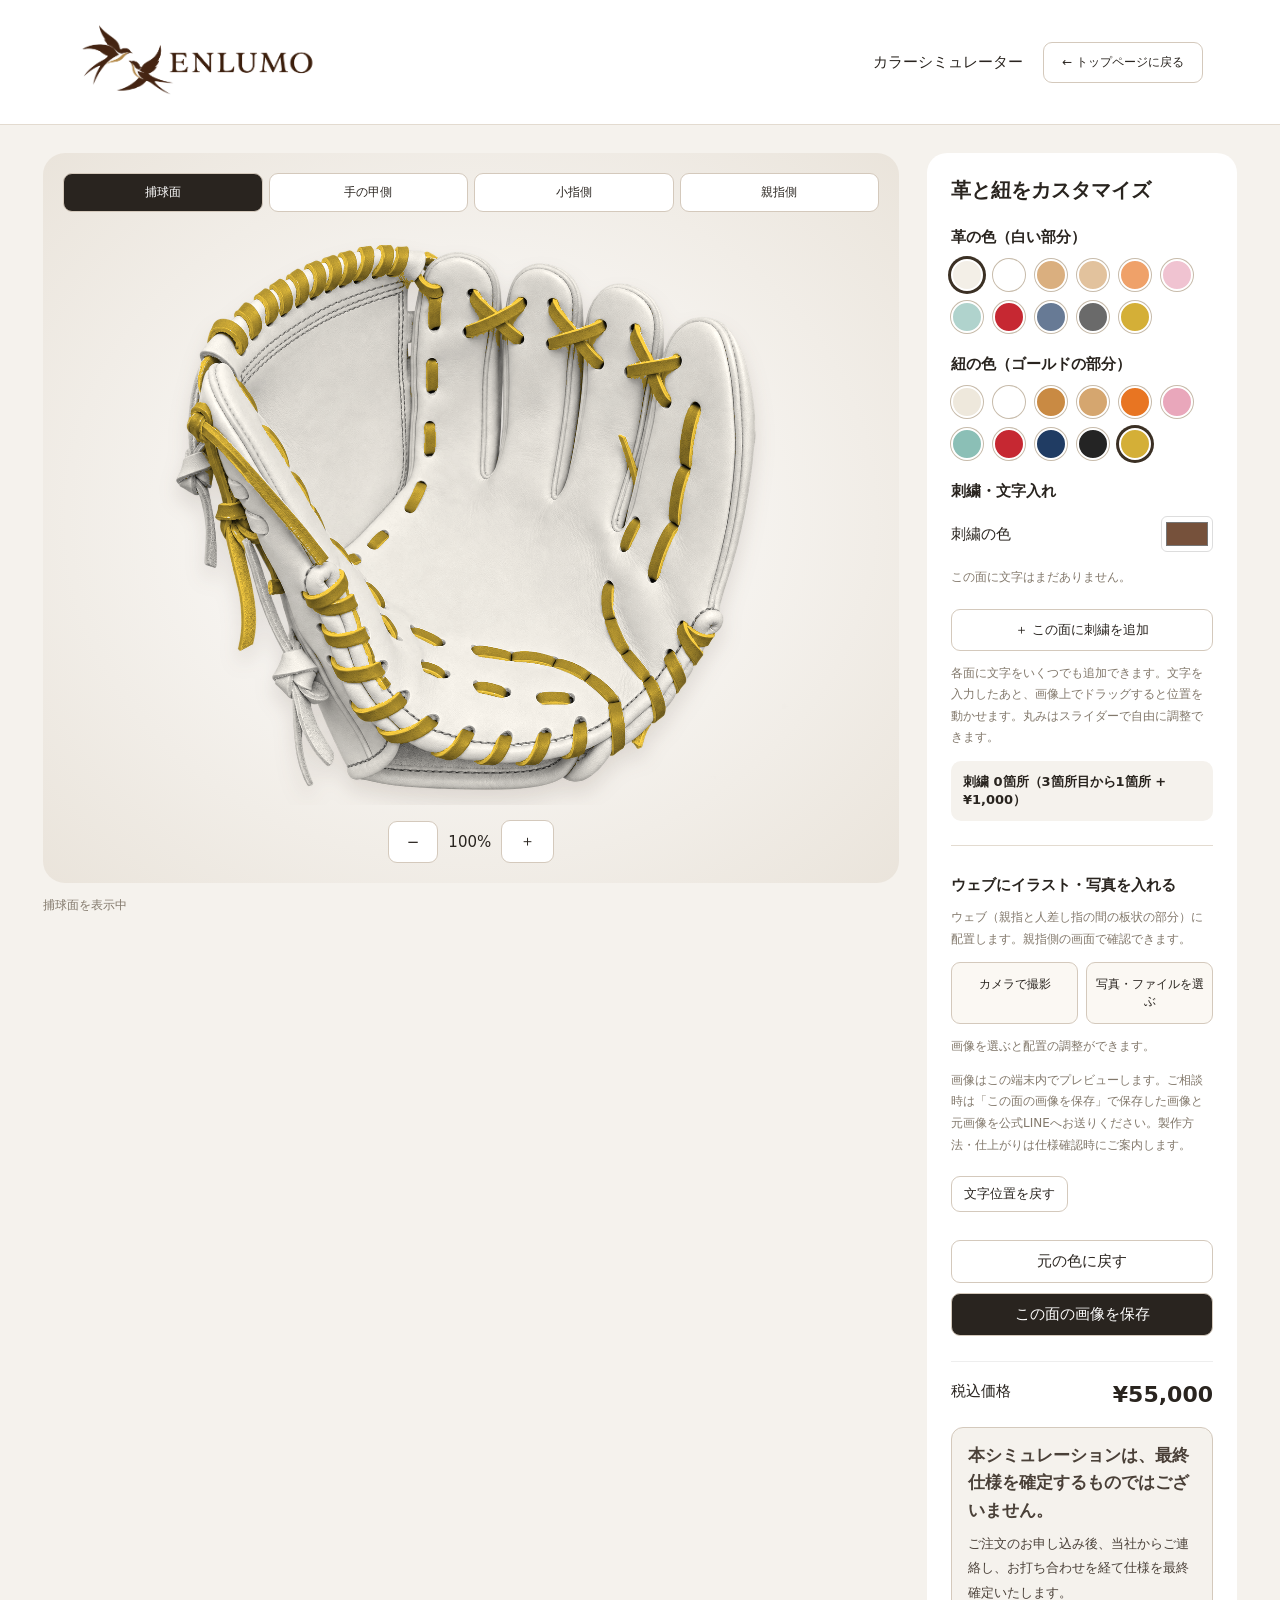
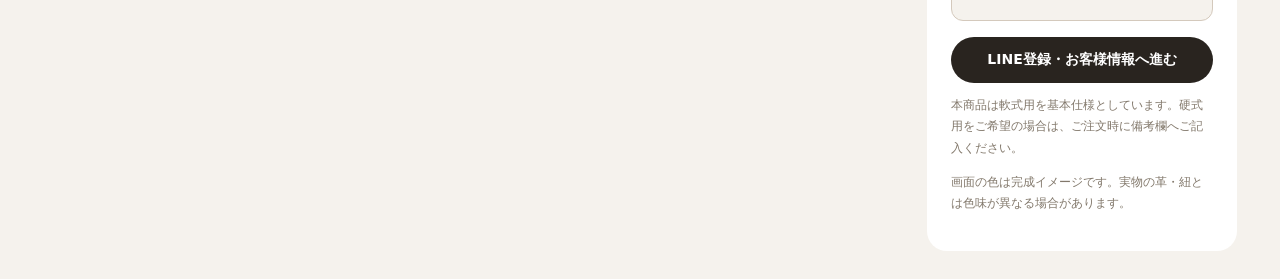
==== commit 26ca628a: "Update glove order and privacy experience" ====
--- a/custom/index.html
+++ b/custom/index.html
@@ -1 +1 @@
-<!doctype html><html lang="ja"><meta charset="utf-8"><meta name="viewport" content="width=device-width,initial-scale=1"><link rel="icon" href="data:image/svg+xml,%3Csvg%20xmlns%3D%22http%3A//www.w3.org/2000/svg%22%20viewBox%3D%220%200%2032%2032%22%3E%3Crect%20width%3D%2232%22%20height%3D%2232%22%20rx%3D%226%22%20fill%3D%22%2329241f%22/%3E%3Ctext%20x%3D%2216%22%20y%3D%2224%22%20text-anchor%3D%22middle%22%20fill%3D%22%23eee8dc%22%20font-family%3D%22serif%22%20font-size%3D%2226%22%3EE%3C/text%3E%3C/svg%3E"><link rel="stylesheet" href="../brand.css"><title>ENLUMO カラーシミュレーター</title><link rel="preconnect" href="https://fonts.googleapis.com"><link rel="preconnect" href="https://fonts.gstatic.com" crossorigin><link href="https://fonts.googleapis.com/css2?family=Kaisei+Decol&family=Klee+One&family=Shippori+Mincho:wght@400;600&family=Shippori+Mincho+B1:wght@400;600&family=Yuji+Boku&family=Yuji+Mai&family=Yuji+Syuku&family=Yusei+Magic&family=Zen+Old+Mincho&family=Zen+Kurenaido&display=swap" rel="stylesheet"><style>*{box-sizing:border-box}body{margin:0;background:#f5f2ed;color:#29241f;font:15px system-ui,sans-serif}header{padding:22px 6%;background:#fff;border-bottom:1px solid #e3dbd0;display:flex;justify-content:space-between;align-items:center}header b{font:28px Georgia;letter-spacing:5px}main{max-width:1250px;margin:auto;padding:28px;display:grid;grid-template-columns:1fr 310px;gap:28px}.stage{background:radial-gradient(#fff,#eae4db);border-radius:22px;padding:20px;text-align:center}canvas{display:block;width:auto;height:auto;max-width:100%;max-height:100%;object-fit:contain;filter:drop-shadow(0 12px 10px #4a342522);transform-origin:center center}.image-frame{height:clamp(320px,65vh,660px);width:100%;min-width:0;position:relative;display:flex;align-items:center;justify-content:center;overflow:hidden}.stage{min-width:0}.stage.sideView{background:#fff}section{min-width:0}.headerActions{display:flex;gap:20px;align-items:center}.headerActions button{font-size:12px}button{cursor:pointer;border:1px solid #d4c9bc;background:#fff;color:#29241f;border-radius:9px;padding:11px 18px;font:inherit}.active{background:#29241f;color:#fff}.tabs{display:flex;justify-content:center;gap:10px;margin-bottom:8px}aside{background:white;border-radius:20px;padding:24px}h2{font-size:20px;margin:0 0 24px}h3{font-size:15px;margin:22px 0 12px}.palette{display:flex;flex-wrap:wrap;gap:10px}.swatch{width:32px;height:32px;padding:0;border-radius:50%;border:2px solid white;box-shadow:0 0 0 1px #c7bbaa}.swatch.selected{box-shadow:0 0 0 3px #3b3024}.custom{display:flex;justify-content:space-between;align-items:center;margin:15px 0}.embroideryLabel{display:block;font-size:13px;margin:9px 0;color:#5a5046}.embroideryLabel input{display:block;width:100%;margin-top:6px;padding:10px;border:1px solid #d4c9bc;border-radius:8px;font:inherit}.headerActions{flex-wrap:wrap}input[type=color]{width:52px;height:36px;border:1px solid #ddd;background:white;border-radius:6px}p{font-size:12px;color:#82786b;line-height:1.8}.actions{display:grid;gap:10px;margin-top:28px}.position-reset{margin-top:8px;font-size:13px;padding:8px 12px}canvas{touch-action:none;cursor:grab}canvas.dragging{cursor:grabbing}.primary{background:#29241f;color:white}.price{border-top:1px solid #eee;margin-top:25px;padding-top:20px;display:flex;justify-content:space-between}.price b{font-size:22px}#status{min-height:22px}.zoom{display:flex;justify-content:center;align-items:center;gap:10px;margin-top:15px}@media(max-width:760px){main{grid-template-columns:1fr;padding:15px;gap:15px}.image-frame{height:52vh;min-height:300px}.headerActions{gap:8px}.headerActions span{display:none}header{padding:16px}header span{font-size:12px}aside{padding:20px}}.text-setting{border:1px solid #e3dbd0;border-radius:12px;padding:14px;margin:14px 0}.text-setting legend{font-size:14px;font-weight:700}.text-setting label{display:block;font-size:12px;margin:12px 0}.text-setting input[type=text],.text-setting select{width:100%;padding:10px;border:1px solid #d4c9bc;border-radius:8px;background:#fff;font:inherit}.text-setting input[type=range]{display:block;width:100%;margin-top:10px}.remove-embroidery,.add-embroidery{width:100%;margin-top:8px;font-size:13px}.remove-embroidery{color:#7a322c}.embroidery-count{padding:12px;border-radius:10px;background:#f5f2ed;font-size:13px;font-weight:700;margin:10px 0}.price b{font-size:22px}.tabs{display:grid;grid-template-columns:repeat(4,1fr);gap:6px}.tabs button{padding:10px 3px;font-size:12px}</style><header><a class="site-brand" href="../index.html"><img class="brand-lockup" src="../enlumo-logo-swallows.webp" alt="ENLUMO" width="240" height="52"></a><div class="headerActions"><span>カラーシミュレーター</span><button id="goTop">← トップページに戻る</button></div></header><main id="simulator"><section><div class="stage"><div class="tabs"><button id="front" class="active">捕球面</button><button id="back">手の甲側</button><button id="pinky">小指側</button><button id="thumb">親指側</button></div><div class="image-frame"><canvas id="canvas" aria-label="グローブのカラープレビュー"></canvas></div><div class="zoom"><button id="minus" aria-label="縮小">−</button><span id="zoomLabel">100%</span><button id="plus" aria-label="拡大">＋</button></div></div><p id="status" role="status">画像を読み込んでいます…</p></section><aside><h2>革と紐をカスタマイズ</h2><h3>革の色（白い部分）</h3><div id="bodyPalette" class="palette"></div><h3>紐の色（ゴールドの部分）</h3><div id="lacePalette" class="palette"></div><h3>刺繍・文字入れ</h3><div id="embroideryControls"></div><p>各面に文字をいくつでも追加できます。文字を入力したあと、画像上でドラッグすると位置を動かせます。丸みはスライダーで自由に調整できます。</p><div id="embroideryCount" class="embroidery-count">刺繍 0箇所（3箇所目から1箇所 +¥1,000）</div><button id="resetTextPositions" class="position-reset">文字位置を戻す</button><div class="actions"><button id="reset">元の色に戻す</button><button class="primary" id="download">この面の画像を保存</button></div><div class="price"><span>税込価格</span><b id="livePrice">¥55,000</b></div><p style="margin:20px 0 12px;padding:14px 16px;border:1px solid #d4c9bc;border-radius:12px;background:#f5f2ed;color:#4a4038;font-size:13px;line-height:1.9;"><strong style="display:block;font-size:17px;line-height:1.6;margin-bottom:8px">こちらのシミュレーションは最終確定ではございません</strong>ご注文確定後、当社からご連絡さしあげますので、そこでのお打ち合わせを経て最終確定となります。</p><button id="nextPage" type="button" style="display:block;width:100%;margin-top:16px;padding:14px 18px;border:0;border-radius:999px;background:#29241f;color:#fff;text-align:center;font-weight:700;font-size:14px;">LINE登録・お客様情報へ進む</button><p>画面の色は完成イメージです。実物の革・紐とは色味が異なる場合があります。</p></aside></main><script src="simulator-core.js"></script><script src="simulator.js?v=multi-embroidery-fonts-20261112"></script><script src="web-art.js"></script></html>+<!doctype html><html lang="ja"><meta charset="utf-8"><meta name="viewport" content="width=device-width,initial-scale=1"><link rel="icon" href="data:image/svg+xml,%3Csvg%20xmlns%3D%22http%3A//www.w3.org/2000/svg%22%20viewBox%3D%220%200%2032%2032%22%3E%3Crect%20width%3D%2232%22%20height%3D%2232%22%20rx%3D%226%22%20fill%3D%22%2329241f%22/%3E%3Ctext%20x%3D%2216%22%20y%3D%2224%22%20text-anchor%3D%22middle%22%20fill%3D%22%23eee8dc%22%20font-family%3D%22serif%22%20font-size%3D%2226%22%3EE%3C/text%3E%3C/svg%3E"><link rel="stylesheet" href="../brand.css"><title>ENLUMO カラーシミュレーター</title><link rel="preconnect" href="https://fonts.googleapis.com"><link rel="preconnect" href="https://fonts.gstatic.com" crossorigin><link href="https://fonts.googleapis.com/css2?family=Kaisei+Decol&family=Klee+One&family=Shippori+Mincho:wght@400;600&family=Shippori+Mincho+B1:wght@400;600&family=Yuji+Boku&family=Yuji+Mai&family=Yuji+Syuku&family=Yusei+Magic&family=Zen+Old+Mincho&family=Zen+Kurenaido&display=swap" rel="stylesheet"><style>*{box-sizing:border-box}body{margin:0;background:#f5f2ed;color:#29241f;font:15px system-ui,sans-serif}header{padding:22px 6%;background:#fff;border-bottom:1px solid #e3dbd0;display:flex;justify-content:space-between;align-items:center}header b{font:28px Georgia;letter-spacing:5px}main{max-width:1250px;margin:auto;padding:28px;display:grid;grid-template-columns:1fr 310px;gap:28px}.stage{background:radial-gradient(#fff,#eae4db);border-radius:22px;padding:20px;text-align:center}canvas{display:block;width:auto;height:auto;max-width:100%;max-height:100%;object-fit:contain;filter:drop-shadow(0 12px 10px #4a342522);transform-origin:center center}.image-frame{height:clamp(320px,65vh,660px);width:100%;min-width:0;position:relative;display:flex;align-items:center;justify-content:center;overflow:hidden}.stage{min-width:0}.stage.sideView{background:#fff}section{min-width:0}.headerActions{display:flex;gap:20px;align-items:center}.headerActions button{font-size:12px}button{cursor:pointer;border:1px solid #d4c9bc;background:#fff;color:#29241f;border-radius:9px;padding:11px 18px;font:inherit}.active{background:#29241f;color:#fff}.tabs{display:flex;justify-content:center;gap:10px;margin-bottom:8px}aside{background:white;border-radius:20px;padding:24px}h2{font-size:20px;margin:0 0 24px}h3{font-size:15px;margin:22px 0 12px}.palette{display:flex;flex-wrap:wrap;gap:10px}.swatch{width:32px;height:32px;padding:0;border-radius:50%;border:2px solid white;box-shadow:0 0 0 1px #c7bbaa}.swatch.selected{box-shadow:0 0 0 3px #3b3024}.custom{display:flex;justify-content:space-between;align-items:center;margin:15px 0}.embroideryLabel{display:block;font-size:13px;margin:9px 0;color:#5a5046}.embroideryLabel input{display:block;width:100%;margin-top:6px;padding:10px;border:1px solid #d4c9bc;border-radius:8px;font:inherit}.headerActions{flex-wrap:wrap}input[type=color]{width:52px;height:36px;border:1px solid #ddd;background:white;border-radius:6px}p{font-size:12px;color:#82786b;line-height:1.8}.actions{display:grid;gap:10px;margin-top:28px}.position-reset{margin-top:8px;font-size:13px;padding:8px 12px}canvas{touch-action:none;cursor:grab}canvas.dragging{cursor:grabbing}.primary{background:#29241f;color:white}.price{border-top:1px solid #eee;margin-top:25px;padding-top:20px;display:flex;justify-content:space-between}.price b{font-size:22px}#status{min-height:22px}.zoom{display:flex;justify-content:center;align-items:center;gap:10px;margin-top:15px}@media(max-width:760px){main{grid-template-columns:1fr;padding:15px;gap:15px}.image-frame{height:52vh;min-height:300px}.headerActions{gap:8px}.headerActions span{display:none}header{padding:16px}header span{font-size:12px}aside{padding:20px}}.text-setting{border:1px solid #e3dbd0;border-radius:12px;padding:14px;margin:14px 0}.text-setting legend{font-size:14px;font-weight:700}.text-setting label{display:block;font-size:12px;margin:12px 0}.text-setting input[type=text],.text-setting select{width:100%;padding:10px;border:1px solid #d4c9bc;border-radius:8px;background:#fff;font:inherit}.text-setting input[type=range]{display:block;width:100%;margin-top:10px}.remove-embroidery,.add-embroidery{width:100%;margin-top:8px;font-size:13px}.remove-embroidery{color:#7a322c}.embroidery-count{padding:12px;border-radius:10px;background:#f5f2ed;font-size:13px;font-weight:700;margin:10px 0}.price b{font-size:22px}.tabs{display:grid;grid-template-columns:repeat(4,1fr);gap:6px}.tabs button{padding:10px 3px;font-size:12px}</style><header><a class="site-brand" href="../index.html"><img class="brand-lockup" src="../enlumo-logo-swallows.webp" alt="ENLUMO" width="240" height="52"></a><div class="headerActions"><span>カラーシミュレーター</span><button id="goTop">← トップページに戻る</button></div></header><main id="simulator"><section><div class="stage"><div class="tabs"><button id="front" class="active">捕球面</button><button id="back">手の甲側</button><button id="pinky">小指側</button><button id="thumb">親指側</button></div><div class="image-frame"><canvas id="canvas" aria-label="グローブのカラープレビュー"></canvas></div><div class="zoom"><button id="minus" aria-label="縮小">−</button><span id="zoomLabel">100%</span><button id="plus" aria-label="拡大">＋</button></div></div><p id="status" role="status">画像を読み込んでいます…</p></section><aside><h2>革と紐をカスタマイズ</h2><h3>革の色（白い部分）</h3><div id="bodyPalette" class="palette"></div><h3>紐の色（ゴールドの部分）</h3><div id="lacePalette" class="palette"></div><h3>刺繍・文字入れ</h3><div id="embroideryControls"></div><p>各面に文字をいくつでも追加できます。文字を入力したあと、画像上でドラッグすると位置を動かせます。丸みはスライダーで自由に調整できます。</p><div id="embroideryCount" class="embroidery-count">刺繍 0箇所（3箇所目から1箇所 +¥1,000）</div><button id="resetTextPositions" class="position-reset">文字位置を戻す</button><div class="actions"><button id="reset">元の色に戻す</button><button class="primary" id="download">この面の画像を保存</button></div><div class="price"><span>税込価格</span><b id="livePrice">¥55,000</b></div><p style="margin:20px 0 12px;padding:14px 16px;border:1px solid #d4c9bc;border-radius:12px;background:#f5f2ed;color:#4a4038;font-size:13px;line-height:1.9;"><strong style="display:block;font-size:17px;line-height:1.6;margin-bottom:8px">本シミュレーションは、最終仕様を確定するものではございません。</strong>ご注文のお申し込み後、当社からご連絡し、お打ち合わせを経て仕様を最終確定いたします。</p><button id="nextPage" type="button" style="display:block;width:100%;margin-top:16px;padding:14px 18px;border:0;border-radius:999px;background:#29241f;color:#fff;text-align:center;font-weight:700;font-size:14px;">LINE登録・お客様情報へ進む</button><p>本商品は軟式用を基本仕様としています。硬式用をご希望の場合は、ご注文時に備考欄へご記入ください。</p><p>画面の色は完成イメージです。実物の革・紐とは色味が異なる場合があります。</p></aside></main><script src="simulator-core.js"></script><script src="simulator.js?v=multi-embroidery-fonts-20261112"></script><script src="web-art.js"></script></html>
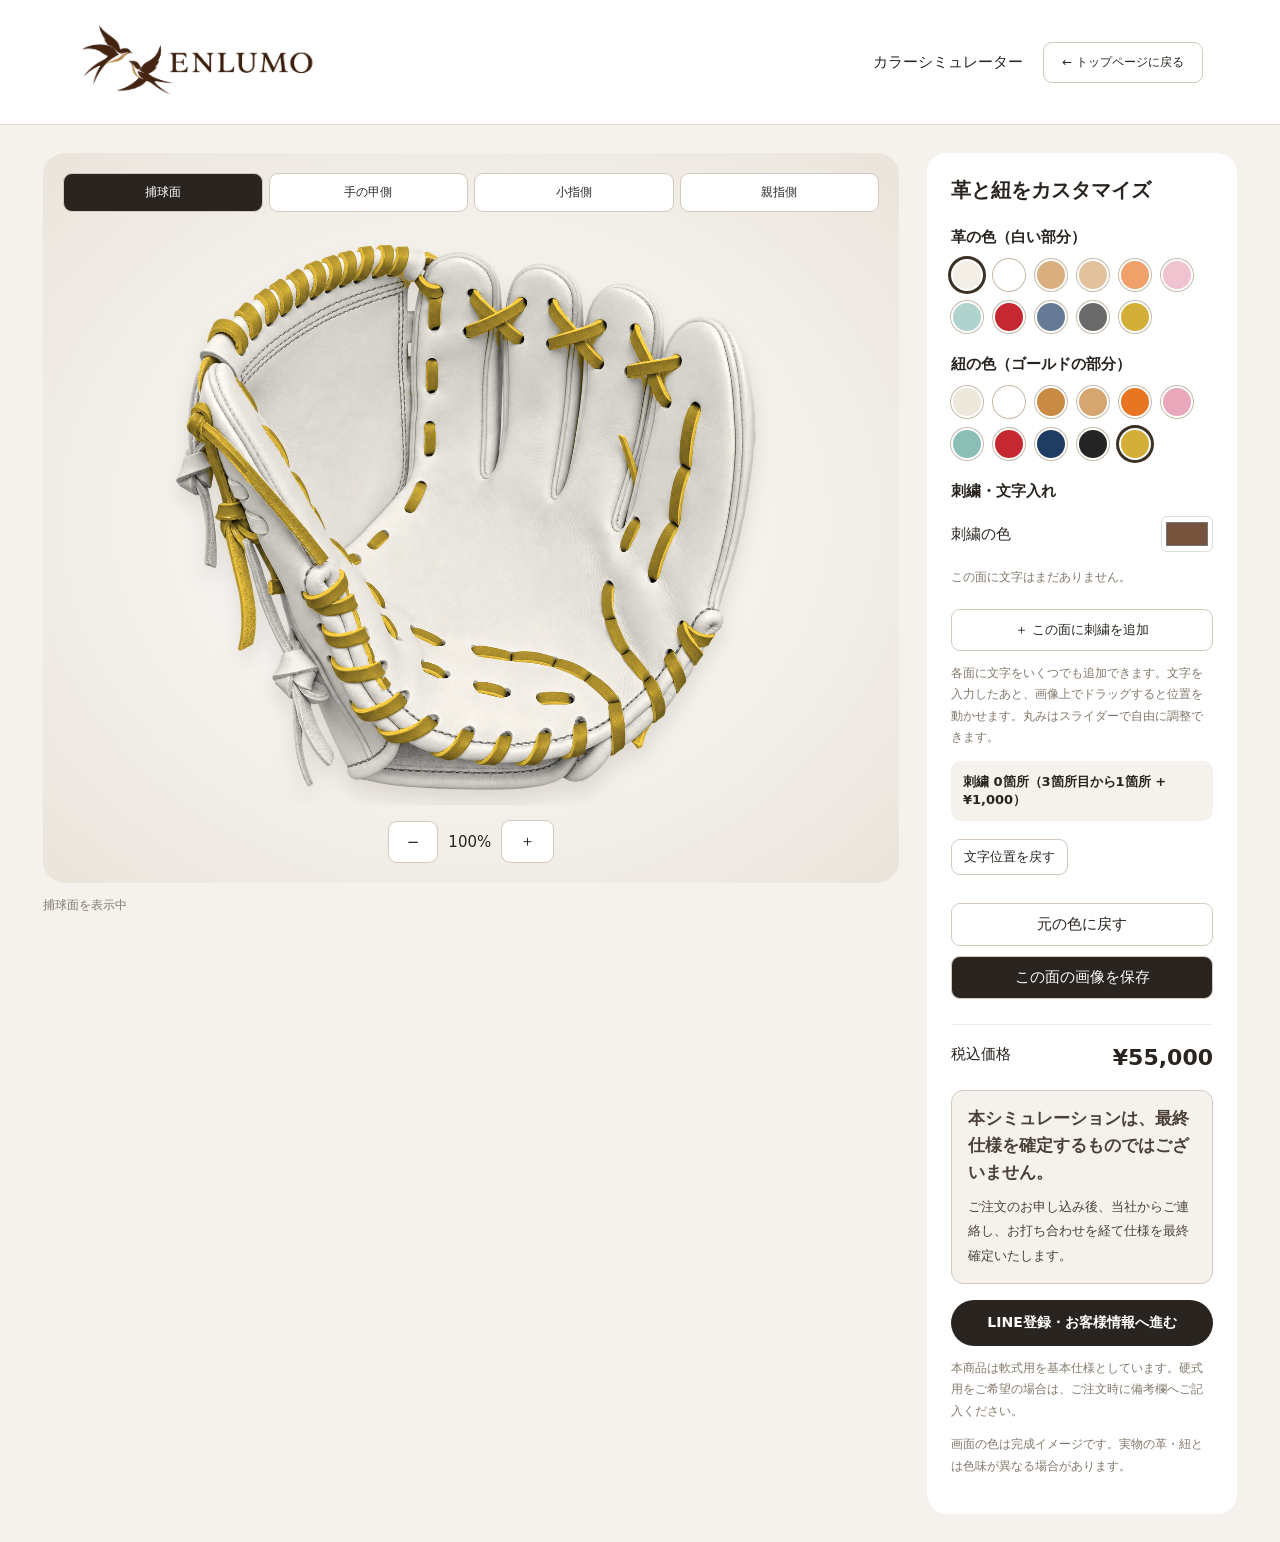
==== commit 03c94b57: "Refresh simulator and web art scripts" ====
--- a/custom/index.html
+++ b/custom/index.html
@@ -1 +1 @@
-<!doctype html><html lang="ja"><meta charset="utf-8"><meta name="viewport" content="width=device-width,initial-scale=1"><link rel="icon" href="data:image/svg+xml,%3Csvg%20xmlns%3D%22http%3A//www.w3.org/2000/svg%22%20viewBox%3D%220%200%2032%2032%22%3E%3Crect%20width%3D%2232%22%20height%3D%2232%22%20rx%3D%226%22%20fill%3D%22%2329241f%22/%3E%3Ctext%20x%3D%2216%22%20y%3D%2224%22%20text-anchor%3D%22middle%22%20fill%3D%22%23eee8dc%22%20font-family%3D%22serif%22%20font-size%3D%2226%22%3EE%3C/text%3E%3C/svg%3E"><link rel="stylesheet" href="../brand.css"><title>ENLUMO カラーシミュレーター</title><link rel="preconnect" href="https://fonts.googleapis.com"><link rel="preconnect" href="https://fonts.gstatic.com" crossorigin><link href="https://fonts.googleapis.com/css2?family=Kaisei+Decol&family=Klee+One&family=Shippori+Mincho:wght@400;600&family=Shippori+Mincho+B1:wght@400;600&family=Yuji+Boku&family=Yuji+Mai&family=Yuji+Syuku&family=Yusei+Magic&family=Zen+Old+Mincho&family=Zen+Kurenaido&display=swap" rel="stylesheet"><style>*{box-sizing:border-box}body{margin:0;background:#f5f2ed;color:#29241f;font:15px system-ui,sans-serif}header{padding:22px 6%;background:#fff;border-bottom:1px solid #e3dbd0;display:flex;justify-content:space-between;align-items:center}header b{font:28px Georgia;letter-spacing:5px}main{max-width:1250px;margin:auto;padding:28px;display:grid;grid-template-columns:1fr 310px;gap:28px}.stage{background:radial-gradient(#fff,#eae4db);border-radius:22px;padding:20px;text-align:center}canvas{display:block;width:auto;height:auto;max-width:100%;max-height:100%;object-fit:contain;filter:drop-shadow(0 12px 10px #4a342522);transform-origin:center center}.image-frame{height:clamp(320px,65vh,660px);width:100%;min-width:0;position:relative;display:flex;align-items:center;justify-content:center;overflow:hidden}.stage{min-width:0}.stage.sideView{background:#fff}section{min-width:0}.headerActions{display:flex;gap:20px;align-items:center}.headerActions button{font-size:12px}button{cursor:pointer;border:1px solid #d4c9bc;background:#fff;color:#29241f;border-radius:9px;padding:11px 18px;font:inherit}.active{background:#29241f;color:#fff}.tabs{display:flex;justify-content:center;gap:10px;margin-bottom:8px}aside{background:white;border-radius:20px;padding:24px}h2{font-size:20px;margin:0 0 24px}h3{font-size:15px;margin:22px 0 12px}.palette{display:flex;flex-wrap:wrap;gap:10px}.swatch{width:32px;height:32px;padding:0;border-radius:50%;border:2px solid white;box-shadow:0 0 0 1px #c7bbaa}.swatch.selected{box-shadow:0 0 0 3px #3b3024}.custom{display:flex;justify-content:space-between;align-items:center;margin:15px 0}.embroideryLabel{display:block;font-size:13px;margin:9px 0;color:#5a5046}.embroideryLabel input{display:block;width:100%;margin-top:6px;padding:10px;border:1px solid #d4c9bc;border-radius:8px;font:inherit}.headerActions{flex-wrap:wrap}input[type=color]{width:52px;height:36px;border:1px solid #ddd;background:white;border-radius:6px}p{font-size:12px;color:#82786b;line-height:1.8}.actions{display:grid;gap:10px;margin-top:28px}.position-reset{margin-top:8px;font-size:13px;padding:8px 12px}canvas{touch-action:none;cursor:grab}canvas.dragging{cursor:grabbing}.primary{background:#29241f;color:white}.price{border-top:1px solid #eee;margin-top:25px;padding-top:20px;display:flex;justify-content:space-between}.price b{font-size:22px}#status{min-height:22px}.zoom{display:flex;justify-content:center;align-items:center;gap:10px;margin-top:15px}@media(max-width:760px){main{grid-template-columns:1fr;padding:15px;gap:15px}.image-frame{height:52vh;min-height:300px}.headerActions{gap:8px}.headerActions span{display:none}header{padding:16px}header span{font-size:12px}aside{padding:20px}}.text-setting{border:1px solid #e3dbd0;border-radius:12px;padding:14px;margin:14px 0}.text-setting legend{font-size:14px;font-weight:700}.text-setting label{display:block;font-size:12px;margin:12px 0}.text-setting input[type=text],.text-setting select{width:100%;padding:10px;border:1px solid #d4c9bc;border-radius:8px;background:#fff;font:inherit}.text-setting input[type=range]{display:block;width:100%;margin-top:10px}.remove-embroidery,.add-embroidery{width:100%;margin-top:8px;font-size:13px}.remove-embroidery{color:#7a322c}.embroidery-count{padding:12px;border-radius:10px;background:#f5f2ed;font-size:13px;font-weight:700;margin:10px 0}.price b{font-size:22px}.tabs{display:grid;grid-template-columns:repeat(4,1fr);gap:6px}.tabs button{padding:10px 3px;font-size:12px}</style><header><a class="site-brand" href="../index.html"><img class="brand-lockup" src="../enlumo-logo-swallows.webp" alt="ENLUMO" width="240" height="52"></a><div class="headerActions"><span>カラーシミュレーター</span><button id="goTop">← トップページに戻る</button></div></header><main id="simulator"><section><div class="stage"><div class="tabs"><button id="front" class="active">捕球面</button><button id="back">手の甲側</button><button id="pinky">小指側</button><button id="thumb">親指側</button></div><div class="image-frame"><canvas id="canvas" aria-label="グローブのカラープレビュー"></canvas></div><div class="zoom"><button id="minus" aria-label="縮小">−</button><span id="zoomLabel">100%</span><button id="plus" aria-label="拡大">＋</button></div></div><p id="status" role="status">画像を読み込んでいます…</p></section><aside><h2>革と紐をカスタマイズ</h2><h3>革の色（白い部分）</h3><div id="bodyPalette" class="palette"></div><h3>紐の色（ゴールドの部分）</h3><div id="lacePalette" class="palette"></div><h3>刺繍・文字入れ</h3><div id="embroideryControls"></div><p>各面に文字をいくつでも追加できます。文字を入力したあと、画像上でドラッグすると位置を動かせます。丸みはスライダーで自由に調整できます。</p><div id="embroideryCount" class="embroidery-count">刺繍 0箇所（3箇所目から1箇所 +¥1,000）</div><button id="resetTextPositions" class="position-reset">文字位置を戻す</button><div class="actions"><button id="reset">元の色に戻す</button><button class="primary" id="download">この面の画像を保存</button></div><div class="price"><span>税込価格</span><b id="livePrice">¥55,000</b></div><p style="margin:20px 0 12px;padding:14px 16px;border:1px solid #d4c9bc;border-radius:12px;background:#f5f2ed;color:#4a4038;font-size:13px;line-height:1.9;"><strong style="display:block;font-size:17px;line-height:1.6;margin-bottom:8px">本シミュレーションは、最終仕様を確定するものではございません。</strong>ご注文のお申し込み後、当社からご連絡し、お打ち合わせを経て仕様を最終確定いたします。</p><button id="nextPage" type="button" style="display:block;width:100%;margin-top:16px;padding:14px 18px;border:0;border-radius:999px;background:#29241f;color:#fff;text-align:center;font-weight:700;font-size:14px;">LINE登録・お客様情報へ進む</button><p>本商品は軟式用を基本仕様としています。硬式用をご希望の場合は、ご注文時に備考欄へご記入ください。</p><p>画面の色は完成イメージです。実物の革・紐とは色味が異なる場合があります。</p></aside></main><script src="simulator-core.js"></script><script src="simulator.js?v=multi-embroidery-fonts-20261112"></script><script src="web-art.js"></script></html>+<!doctype html><html lang="ja"><meta charset="utf-8"><meta name="viewport" content="width=device-width,initial-scale=1"><link rel="icon" href="data:image/svg+xml,%3Csvg%20xmlns%3D%22http%3A//www.w3.org/2000/svg%22%20viewBox%3D%220%200%2032%2032%22%3E%3Crect%20width%3D%2232%22%20height%3D%2232%22%20rx%3D%226%22%20fill%3D%22%2329241f%22/%3E%3Ctext%20x%3D%2216%22%20y%3D%2224%22%20text-anchor%3D%22middle%22%20fill%3D%22%23eee8dc%22%20font-family%3D%22serif%22%20font-size%3D%2226%22%3EE%3C/text%3E%3C/svg%3E"><link rel="stylesheet" href="../brand.css"><title>ENLUMO カラーシミュレーター</title><link rel="preconnect" href="https://fonts.googleapis.com"><link rel="preconnect" href="https://fonts.gstatic.com" crossorigin><link href="https://fonts.googleapis.com/css2?family=Kaisei+Decol&family=Klee+One&family=Shippori+Mincho:wght@400;600&family=Shippori+Mincho+B1:wght@400;600&family=Yuji+Boku&family=Yuji+Mai&family=Yuji+Syuku&family=Yusei+Magic&family=Zen+Old+Mincho&family=Zen+Kurenaido&display=swap" rel="stylesheet"><style>*{box-sizing:border-box}body{margin:0;background:#f5f2ed;color:#29241f;font:15px system-ui,sans-serif}header{padding:22px 6%;background:#fff;border-bottom:1px solid #e3dbd0;display:flex;justify-content:space-between;align-items:center}header b{font:28px Georgia;letter-spacing:5px}main{max-width:1250px;margin:auto;padding:28px;display:grid;grid-template-columns:1fr 310px;gap:28px}.stage{background:radial-gradient(#fff,#eae4db);border-radius:22px;padding:20px;text-align:center}canvas{display:block;width:auto;height:auto;max-width:100%;max-height:100%;object-fit:contain;filter:drop-shadow(0 12px 10px #4a342522);transform-origin:center center}.image-frame{height:clamp(320px,65vh,660px);width:100%;min-width:0;position:relative;display:flex;align-items:center;justify-content:center;overflow:hidden}.stage{min-width:0}.stage.sideView{background:#fff}section{min-width:0}.headerActions{display:flex;gap:20px;align-items:center}.headerActions button{font-size:12px}button{cursor:pointer;border:1px solid #d4c9bc;background:#fff;color:#29241f;border-radius:9px;padding:11px 18px;font:inherit}.active{background:#29241f;color:#fff}.tabs{display:flex;justify-content:center;gap:10px;margin-bottom:8px}aside{background:white;border-radius:20px;padding:24px}h2{font-size:20px;margin:0 0 24px}h3{font-size:15px;margin:22px 0 12px}.palette{display:flex;flex-wrap:wrap;gap:10px}.swatch{width:32px;height:32px;padding:0;border-radius:50%;border:2px solid white;box-shadow:0 0 0 1px #c7bbaa}.swatch.selected{box-shadow:0 0 0 3px #3b3024}.custom{display:flex;justify-content:space-between;align-items:center;margin:15px 0}.embroideryLabel{display:block;font-size:13px;margin:9px 0;color:#5a5046}.embroideryLabel input{display:block;width:100%;margin-top:6px;padding:10px;border:1px solid #d4c9bc;border-radius:8px;font:inherit}.headerActions{flex-wrap:wrap}input[type=color]{width:52px;height:36px;border:1px solid #ddd;background:white;border-radius:6px}p{font-size:12px;color:#82786b;line-height:1.8}.actions{display:grid;gap:10px;margin-top:28px}.position-reset{margin-top:8px;font-size:13px;padding:8px 12px}canvas{touch-action:none;cursor:grab}canvas.dragging{cursor:grabbing}.primary{background:#29241f;color:white}.price{border-top:1px solid #eee;margin-top:25px;padding-top:20px;display:flex;justify-content:space-between}.price b{font-size:22px}#status{min-height:22px}.zoom{display:flex;justify-content:center;align-items:center;gap:10px;margin-top:15px}@media(max-width:760px){main{grid-template-columns:1fr;padding:15px;gap:15px}.image-frame{height:52vh;min-height:300px}.headerActions{gap:8px}.headerActions span{display:none}header{padding:16px}header span{font-size:12px}aside{padding:20px}}.text-setting{border:1px solid #e3dbd0;border-radius:12px;padding:14px;margin:14px 0}.text-setting legend{font-size:14px;font-weight:700}.text-setting label{display:block;font-size:12px;margin:12px 0}.text-setting input[type=text],.text-setting select{width:100%;padding:10px;border:1px solid #d4c9bc;border-radius:8px;background:#fff;font:inherit}.text-setting input[type=range]{display:block;width:100%;margin-top:10px}.remove-embroidery,.add-embroidery{width:100%;margin-top:8px;font-size:13px}.remove-embroidery{color:#7a322c}.embroidery-count{padding:12px;border-radius:10px;background:#f5f2ed;font-size:13px;font-weight:700;margin:10px 0}.price b{font-size:22px}.tabs{display:grid;grid-template-columns:repeat(4,1fr);gap:6px}.tabs button{padding:10px 3px;font-size:12px}</style><header><a class="site-brand" href="../index.html"><img class="brand-lockup" src="../enlumo-logo-swallows.webp" alt="ENLUMO" width="240" height="52"></a><div class="headerActions"><span>カラーシミュレーター</span><button id="goTop">← トップページに戻る</button></div></header><main id="simulator"><section><div class="stage"><div class="tabs"><button id="front" class="active">捕球面</button><button id="back">手の甲側</button><button id="pinky">小指側</button><button id="thumb">親指側</button></div><div class="image-frame"><canvas id="canvas" aria-label="グローブのカラープレビュー"></canvas></div><div class="zoom"><button id="minus" aria-label="縮小">−</button><span id="zoomLabel">100%</span><button id="plus" aria-label="拡大">＋</button></div></div><p id="status" role="status">画像を読み込んでいます…</p></section><aside><h2>革と紐をカスタマイズ</h2><h3>革の色（白い部分）</h3><div id="bodyPalette" class="palette"></div><h3>紐の色（ゴールドの部分）</h3><div id="lacePalette" class="palette"></div><h3>刺繍・文字入れ</h3><div id="embroideryControls"></div><p>各面に文字をいくつでも追加できます。文字を入力したあと、画像上でドラッグすると位置を動かせます。丸みはスライダーで自由に調整できます。</p><div id="embroideryCount" class="embroidery-count">刺繍 0箇所（3箇所目から1箇所 +¥1,000）</div><button id="resetTextPositions" class="position-reset">文字位置を戻す</button><div class="actions"><button id="reset">元の色に戻す</button><button class="primary" id="download">この面の画像を保存</button></div><div class="price"><span>税込価格</span><b id="livePrice">¥55,000</b></div><p style="margin:20px 0 12px;padding:14px 16px;border:1px solid #d4c9bc;border-radius:12px;background:#f5f2ed;color:#4a4038;font-size:13px;line-height:1.9;"><strong style="display:block;font-size:17px;line-height:1.6;margin-bottom:8px">本シミュレーションは、最終仕様を確定するものではございません。</strong>ご注文のお申し込み後、当社からご連絡し、お打ち合わせを経て仕様を最終確定いたします。</p><button id="nextPage" type="button" style="display:block;width:100%;margin-top:16px;padding:14px 18px;border:0;border-radius:999px;background:#29241f;color:#fff;text-align:center;font-weight:700;font-size:14px;">LINE登録・お客様情報へ進む</button><p>本商品は軟式用を基本仕様としています。硬式用をご希望の場合は、ご注文時に備考欄へご記入ください。</p><p>画面の色は完成イメージです。実物の革・紐とは色味が異なる場合があります。</p></aside></main><script src="simulator-core.js"></script><script src="simulator.js?v=four-view-previews-20261112"></script><script src="web-art.js?v=thumb-only-20261112"></script></html>
